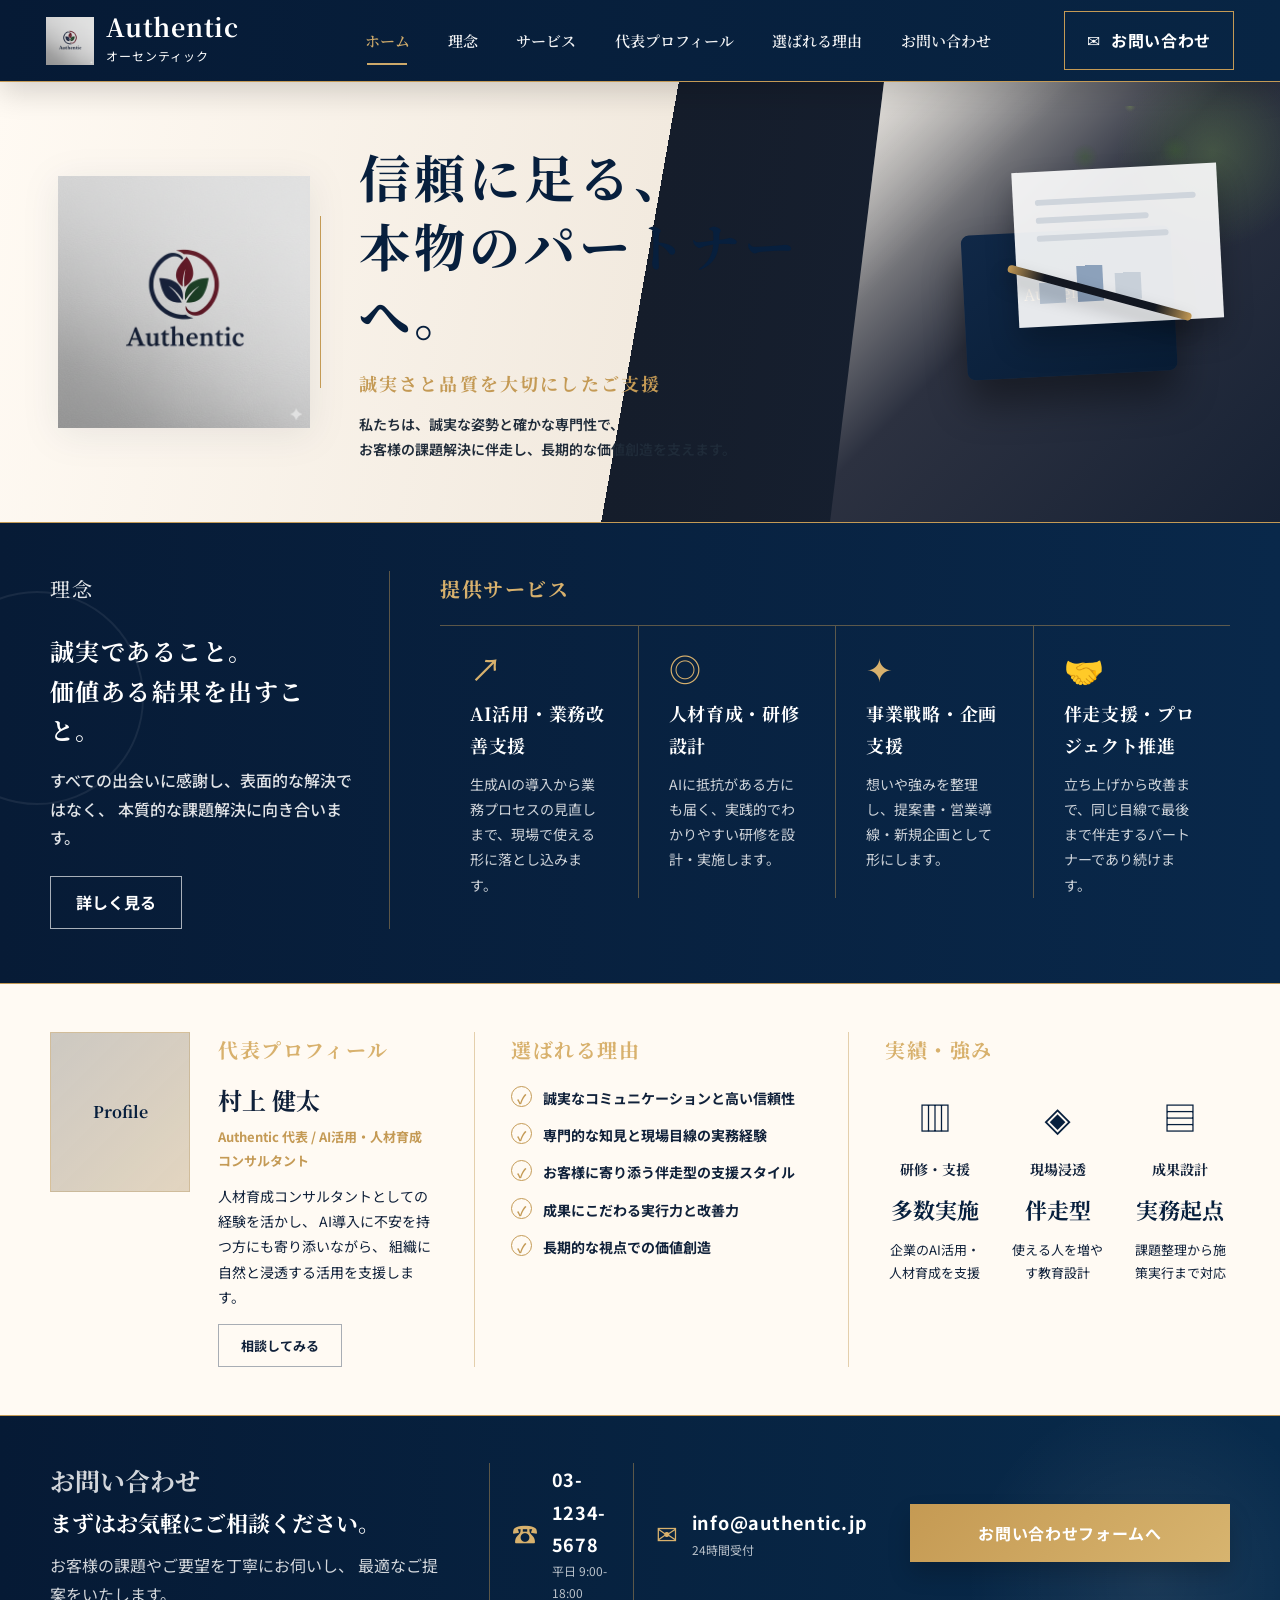
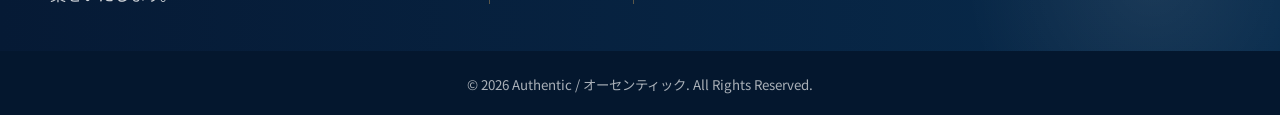
==== index.html @ 8697b759 "Add files via upload" ====
<!DOCTYPE html>
<html lang="ja">
<head>
  <meta charset="UTF-8" />
  <meta name="viewport" content="width=device-width, initial-scale=1.0" />
  <title>Authentic | オーセンティック</title>
  <meta name="description" content="オーセンティックは、誠実さ・本物志向・信頼を大切に、AI活用支援・人材育成・事業伴走を行う個人事業です。" />
  <link rel="preconnect" href="https://fonts.googleapis.com">
  <link rel="preconnect" href="https://fonts.gstatic.com" crossorigin>
  <link href="https://fonts.googleapis.com/css2?family=Noto+Serif+JP:wght@500;600;700&family=Noto+Sans+JP:wght@400;500;700&display=swap" rel="stylesheet">
  <link rel="stylesheet" href="./style.css" />
</head>
<body>
  <header class="site-header" id="top">
    <a class="brand" href="#top" aria-label="Authentic トップへ">
      <img src="./assets/authentic-logo.png" alt="Authentic オーセンティック ロゴ" />
      <div class="brand-text">
        <span>Authentic</span>
        <small>オーセンティック</small>
      </div>
    </a>

    <button class="nav-toggle" type="button" aria-label="メニューを開く" aria-expanded="false">
      <span></span><span></span><span></span>
    </button>

    <nav class="global-nav" aria-label="グローバルナビゲーション">
      <a href="#top" class="active">ホーム</a>
      <a href="#philosophy">理念</a>
      <a href="#services">サービス</a>
      <a href="#profile">代表プロフィール</a>
      <a href="#reason">選ばれる理由</a>
      <a href="#contact">お問い合わせ</a>
    </nav>

    <a class="header-cta" href="#contact">
      <span aria-hidden="true">✉</span>
      お問い合わせ
    </a>
  </header>

  <main>
    <section class="hero">
      <div class="hero-inner">
        <div class="hero-logo-card">
          <img src="./assets/authentic-logo.png" alt="Authentic ロゴ" />
        </div>

        <div class="hero-copy">
          <span class="vertical-line"></span>
          <div>
            <h1>信頼に足る、<br>本物のパートナーへ。</h1>
            <p class="lead">誠実さと品質を大切にしたご支援</p>
            <p class="body-copy">
              私たちは、誠実な姿勢と確かな専門性で、<br class="pc-only">
              お客様の課題解決に伴走し、長期的な価値創造を支えます。
            </p>
          </div>
        </div>

        <div class="hero-visual" aria-hidden="true">
          <div class="desk-card">
            <div class="notebook">
              <span class="mini-logo">Authentic</span>
            </div>
            <div class="report">
              <span></span><span></span><span></span>
              <div class="chart"></div>
            </div>
            <div class="pen"></div>
          </div>
        </div>
      </div>
    </section>

    <section class="navy-section" id="philosophy">
      <div class="section-grid">
        <div class="philosophy-card">
          <p class="section-kicker">理念</p>
          <h2>誠実であること。<br>価値ある結果を出すこと。</h2>
          <p>
            すべての出会いに感謝し、表面的な解決ではなく、
            本質的な課題解決に向き合います。
          </p>
          <a href="#profile" class="outline-button">詳しく見る</a>
        </div>

        <div class="service-summary" id="services">
          <p class="section-kicker">提供サービス</p>
          <div class="service-list">
            <article>
              <div class="icon">↗</div>
              <h3>AI活用・業務改善支援</h3>
              <p>生成AIの導入から業務プロセスの見直しまで、現場で使える形に落とし込みます。</p>
            </article>
            <article>
              <div class="icon">◎</div>
              <h3>人材育成・研修設計</h3>
              <p>AIに抵抗がある方にも届く、実践的でわかりやすい研修を設計・実施します。</p>
            </article>
            <article>
              <div class="icon">✦</div>
              <h3>事業戦略・企画支援</h3>
              <p>想いや強みを整理し、提案書・営業導線・新規企画として形にします。</p>
            </article>
            <article>
              <div class="icon">🤝</div>
              <h3>伴走支援・プロジェクト推進</h3>
              <p>立ち上げから改善まで、同じ目線で最後まで伴走するパートナーであり続けます。</p>
            </article>
          </div>
        </div>
      </div>
    </section>

    <section class="cream-section" id="profile">
      <div class="profile-area">
        <article class="profile-card">
          <div class="profile-photo" aria-hidden="true">
            <div class="portrait-placeholder">
              <span>Profile</span>
            </div>
          </div>
          <div class="profile-text">
            <p class="section-title">代表プロフィール</p>
            <h2>村上 健太</h2>
            <p class="role">Authentic 代表 / AI活用・人材育成コンサルタント</p>
            <p>
              人材育成コンサルタントとしての経験を活かし、
              AI導入に不安を持つ方にも寄り添いながら、
              組織に自然と浸透する活用を支援します。
            </p>
            <a href="#contact" class="light-button">相談してみる</a>
          </div>
        </article>

        <article class="reason-card" id="reason">
          <p class="section-title">選ばれる理由</p>
          <ul>
            <li><span>✓</span> 誠実なコミュニケーションと高い信頼性</li>
            <li><span>✓</span> 専門的な知見と現場目線の実務経験</li>
            <li><span>✓</span> お客様に寄り添う伴走型の支援スタイル</li>
            <li><span>✓</span> 成果にこだわる実行力と改善力</li>
            <li><span>✓</span> 長期的な視点での価値創造</li>
          </ul>
        </article>

        <article class="achievement-card">
          <p class="section-title">実績・強み</p>
          <div class="metrics">
            <div>
              <span class="metric-icon">▥</span>
              <strong>研修・支援</strong>
              <b>多数実施</b>
              <p>企業のAI活用・人材育成を支援</p>
            </div>
            <div>
              <span class="metric-icon">◈</span>
              <strong>現場浸透</strong>
              <b>伴走型</b>
              <p>使える人を増やす教育設計</p>
            </div>
            <div>
              <span class="metric-icon">▤</span>
              <strong>成果設計</strong>
              <b>実務起点</b>
              <p>課題整理から施策実行まで対応</p>
            </div>
          </div>
        </article>
      </div>
    </section>

    <section class="contact-section" id="contact">
      <div class="contact-inner">
        <div>
          <p class="contact-kicker">お問い合わせ</p>
          <h2>まずはお気軽にご相談ください。</h2>
          <p>
            お客様の課題やご要望を丁寧にお伺いし、
            最適なご提案をいたします。
          </p>
        </div>

        <div class="contact-info">
          <a href="tel:0312345678" class="contact-item">
            <span>☎</span>
            <div>
              <strong>03-1234-5678</strong>
              <small>平日 9:00-18:00</small>
            </div>
          </a>
          <a href="mailto:info@authentic.jp" class="contact-item">
            <span>✉</span>
            <div>
              <strong>info@authentic.jp</strong>
              <small>24時間受付</small>
            </div>
          </a>
        </div>

        <a href="mailto:info@authentic.jp" class="gold-button">お問い合わせフォームへ</a>
      </div>
    </section>
  </main>

  <footer class="site-footer">
    <small>© 2026 Authentic / オーセンティック. All Rights Reserved.</small>
  </footer>

  <script src="./script.js"></script>
</body>
</html>
---- style.css ----
:root {
  --navy: #071f3d;
  --navy-2: #0b2a4d;
  --ink: #10213a;
  --cream: #f4eee4;
  --cream-2: #fffaf3;
  --gold: #c49a55;
  --gold-2: #d8b16d;
  --line: rgba(196, 154, 85, .55);
  --white: #ffffff;
  --shadow: 0 18px 45px rgba(8, 28, 55, .12);
}

* {
  box-sizing: border-box;
}

html {
  scroll-behavior: smooth;
}

body {
  margin: 0;
  color: var(--ink);
  font-family: "Noto Sans JP", system-ui, -apple-system, BlinkMacSystemFont, sans-serif;
  background: var(--cream-2);
  line-height: 1.8;
}

img {
  max-width: 100%;
  display: block;
}

a {
  color: inherit;
  text-decoration: none;
}

.site-header {
  position: sticky;
  top: 0;
  z-index: 50;
  height: 82px;
  display: flex;
  align-items: center;
  gap: 28px;
  padding: 0 46px;
  background: linear-gradient(90deg, #061a35, #082544);
  color: #fff;
  border-bottom: 1px solid var(--gold);
  box-shadow: 0 10px 30px rgba(0,0,0,.16);
}

.brand {
  display: flex;
  align-items: center;
  gap: 12px;
  min-width: 245px;
}

.brand img {
  width: 48px;
  height: 48px;
  object-fit: contain;
}

.brand-text span {
  display: block;
  font-family: "Noto Serif JP", serif;
  font-size: 25px;
  font-weight: 700;
  letter-spacing: .03em;
  line-height: 1;
}

.brand-text small {
  display: block;
  margin-top: 6px;
  font-size: 12px;
  letter-spacing: .08em;
}

.global-nav {
  flex: 1;
  display: flex;
  justify-content: center;
  align-items: center;
  gap: clamp(18px, 3vw, 46px);
  font-family: "Noto Serif JP", serif;
  font-size: 15px;
  font-weight: 600;
}

.global-nav a {
  position: relative;
  padding: 27px 0;
  opacity: .95;
}

.global-nav a.active,
.global-nav a:hover {
  color: var(--gold-2);
}

.global-nav a.active::after,
.global-nav a:hover::after {
  content: "";
  position: absolute;
  left: 50%;
  bottom: 16px;
  width: 40px;
  height: 2px;
  transform: translateX(-50%);
  background: var(--gold-2);
}

.header-cta {
  display: inline-flex;
  align-items: center;
  gap: 10px;
  padding: 14px 22px;
  border: 1px solid var(--gold);
  color: #fff;
  font-weight: 700;
  letter-spacing: .04em;
}

.nav-toggle {
  display: none;
}

.hero {
  min-height: 380px;
  background: linear-gradient(100deg, var(--cream-2) 0%, #f2eadf 50%, #151d2b 50%, #172235 100%);
  overflow: hidden;
}

.hero-inner {
  position: relative;
  display: grid;
  grid-template-columns: 310px minmax(360px, 520px) 1fr;
  align-items: center;
  max-width: 1480px;
  margin: 0 auto;
  min-height: 380px;
}

.hero-logo-card {
  padding-left: 58px;
}

.hero-logo-card img {
  width: 270px;
  filter: drop-shadow(0 6px 18px rgba(7,31,61,.08));
}

.hero-copy {
  display: flex;
  gap: 38px;
  align-items: center;
  padding: 60px 20px 60px 10px;
  z-index: 2;
}

.vertical-line {
  display: block;
  width: 1px;
  height: 172px;
  background: var(--gold);
}

.hero-copy h1 {
  margin: 0 0 18px;
  font-family: "Noto Serif JP", serif;
  font-size: clamp(36px, 4vw, 54px);
  line-height: 1.35;
  letter-spacing: .08em;
  color: var(--navy);
  font-weight: 700;
}

.lead {
  margin: 0 0 12px;
  color: var(--gold);
  font-family: "Noto Serif JP", serif;
  font-size: 18px;
  font-weight: 700;
  letter-spacing: .12em;
}

.body-copy {
  margin: 0;
  font-size: 14px;
  font-weight: 600;
  color: #1f2b39;
}

.hero-visual {
  position: relative;
  height: 100%;
  min-height: 380px;
  background:
    radial-gradient(circle at 85% 16%, rgba(99,128,76,.45), transparent 18%),
    linear-gradient(135deg, rgba(255,255,255,.55), rgba(255,255,255,0) 28%),
    linear-gradient(135deg, #e9e2d6 0%, #2c3140 45%, #172235 100%);
  clip-path: polygon(12% 0, 100% 0, 100% 100%, 0 100%);
}

.hero-visual::before {
  content: "";
  position: absolute;
  right: 60px;
  top: 24px;
  width: 180px;
  height: 170px;
  border-radius: 50%;
  background:
    radial-gradient(circle at 50% 0, rgba(135,162,85,.55), transparent 6px),
    radial-gradient(circle at 25% 30%, rgba(62,95,50,.6), transparent 13px),
    radial-gradient(circle at 75% 26%, rgba(62,95,50,.55), transparent 15px),
    radial-gradient(circle at 42% 65%, rgba(45,74,39,.6), transparent 12px);
  filter: blur(.3px);
  opacity: .75;
}

.desk-card {
  position: absolute;
  right: 58px;
  top: 90px;
  width: min(520px, 82%);
  height: 220px;
  transform: rotate(-3deg);
}

.notebook {
  position: absolute;
  left: 110px;
  top: 60px;
  width: 210px;
  height: 145px;
  background: linear-gradient(145deg, #102847, #081c34);
  border-radius: 8px;
  box-shadow: 0 24px 38px rgba(0,0,0,.4);
}

.mini-logo {
  position: absolute;
  left: 60px;
  top: 48px;
  color: var(--gold-2);
  font-family: "Noto Serif JP", serif;
  font-size: 16px;
}

.report {
  position: absolute;
  right: 0;
  top: 0;
  width: 205px;
  height: 155px;
  padding: 28px 22px;
  background: rgba(255,255,255,.9);
  box-shadow: 0 16px 30px rgba(0,0,0,.24);
}

.report span {
  display: block;
  height: 6px;
  margin-bottom: 12px;
  background: #cfd5dc;
  border-radius: 99px;
}

.report span:nth-child(2) { width: 70%; }
.report span:nth-child(3) { width: 82%; }

.chart {
  width: 110px;
  height: 50px;
  margin-top: 12px;
  background:
    linear-gradient(to top, #b7c3d1 42%, transparent 42%),
    linear-gradient(to top, #8ca1bb 72%, transparent 72%),
    linear-gradient(to top, #c8d0d9 54%, transparent 54%);
  background-size: 26px 100%;
  background-repeat: no-repeat;
  background-position: 0 0, 38px 0, 76px 0;
}

.pen {
  position: absolute;
  right: 28px;
  top: 120px;
  width: 190px;
  height: 8px;
  background: linear-gradient(90deg, var(--gold), #121721 20%, #121721 80%, var(--gold));
  border-radius: 99px;
  transform: rotate(18deg);
  box-shadow: 0 10px 18px rgba(0,0,0,.28);
}

.navy-section {
  position: relative;
  background: linear-gradient(90deg, #071b36, #09284a);
  color: #fff;
  border-top: 1px solid var(--gold);
  border-bottom: 1px solid var(--gold);
}

.section-grid {
  display: grid;
  grid-template-columns: 340px 1fr;
  gap: 50px;
  max-width: 1320px;
  margin: 0 auto;
  padding: 48px 50px 54px;
}

.section-kicker,
.section-title {
  margin: 0 0 18px;
  font-family: "Noto Serif JP", serif;
  font-size: 20px;
  color: var(--gold-2);
  font-weight: 700;
  letter-spacing: .08em;
}

.philosophy-card {
  position: relative;
  padding-right: 36px;
  border-right: 1px solid rgba(196,154,85,.45);
}

.philosophy-card::before {
  content: "";
  position: absolute;
  left: -120px;
  top: 20px;
  width: 210px;
  height: 210px;
  border: 2px solid rgba(255,255,255,.07);
  border-radius: 50%;
}

.philosophy-card h2 {
  margin: 0 0 16px;
  font-family: "Noto Serif JP", serif;
  font-size: 24px;
  line-height: 1.65;
  letter-spacing: .06em;
}

.philosophy-card p {
  margin: 0 0 24px;
  color: rgba(255,255,255,.88);
  font-weight: 500;
}

.outline-button {
  display: inline-flex;
  align-items: center;
  padding: 11px 25px;
  border: 1px solid rgba(255,255,255,.65);
  color: #fff;
  font-weight: 700;
}

.service-list {
  display: grid;
  grid-template-columns: repeat(4, 1fr);
  gap: 0;
  border-top: 1px solid rgba(196,154,85,.45);
}

.service-list article {
  padding: 26px 30px 0;
  border-left: 1px solid rgba(196,154,85,.45);
  min-height: 170px;
}

.service-list article:first-child {
  border-left: 0;
}

.icon {
  color: var(--gold-2);
  font-size: 32px;
  line-height: 1;
  margin-bottom: 13px;
}

.service-list h3 {
  margin: 0 0 10px;
  font-family: "Noto Serif JP", serif;
  font-size: 18px;
  letter-spacing: .04em;
}

.service-list p {
  margin: 0;
  color: rgba(255,255,255,.8);
  font-size: 14px;
}

.cream-section {
  background: var(--cream-2);
}

.profile-area {
  display: grid;
  grid-template-columns: 1.15fr 1fr 1.15fr;
  gap: 42px;
  max-width: 1320px;
  margin: 0 auto;
  padding: 48px 50px;
}

.profile-card,
.reason-card,
.achievement-card {
  position: relative;
  min-height: 220px;
}

.profile-card {
  display: grid;
  grid-template-columns: 140px 1fr;
  gap: 28px;
}

.portrait-placeholder {
  width: 140px;
  height: 160px;
  display: grid;
  place-items: center;
  background:
    linear-gradient(135deg, rgba(7,31,61,.12), rgba(196,154,85,.16)),
    #e8e0d4;
  color: var(--navy);
  font-family: "Noto Serif JP", serif;
  font-weight: 700;
  border: 1px solid rgba(196,154,85,.35);
}

.profile-text h2 {
  margin: -8px 0 4px;
  font-family: "Noto Serif JP", serif;
  font-size: 24px;
}

.role {
  margin: 0 0 12px;
  color: var(--gold);
  font-weight: 700;
  font-size: 13px;
}

.profile-text p:not(.section-title):not(.role) {
  margin: 0 0 14px;
  font-size: 14px;
}

.light-button {
  display: inline-flex;
  padding: 9px 22px;
  border: 1px solid rgba(7,31,61,.35);
  font-weight: 700;
  font-size: 13px;
}

.reason-card {
  border-left: 1px solid rgba(196,154,85,.45);
  padding-left: 36px;
}

.reason-card ul {
  list-style: none;
  padding: 0;
  margin: 0;
}

.reason-card li {
  margin-bottom: 12px;
  font-weight: 700;
  font-size: 14px;
}

.reason-card span {
  display: inline-grid;
  place-items: center;
  width: 21px;
  height: 21px;
  margin-right: 8px;
  border: 1px solid var(--gold);
  border-radius: 50%;
  color: var(--gold);
  font-size: 13px;
}

.achievement-card {
  border-left: 1px solid rgba(196,154,85,.45);
  padding-left: 36px;
}

.metrics {
  display: grid;
  grid-template-columns: repeat(3, 1fr);
  gap: 24px;
}

.metrics div {
  text-align: center;
}

.metric-icon {
  display: block;
  font-size: 34px;
  color: var(--navy);
  margin-bottom: 10px;
}

.metrics strong,
.metrics b {
  display: block;
  font-family: "Noto Serif JP", serif;
}

.metrics strong {
  font-size: 14px;
}

.metrics b {
  margin: 8px 0;
  font-size: 22px;
  color: var(--navy);
}

.metrics p {
  margin: 0;
  font-size: 13px;
}

.contact-section {
  background:
    radial-gradient(circle at 90% 70%, rgba(255,255,255,.08), transparent 16%),
    linear-gradient(90deg, #061a35, #082b4c);
  color: #fff;
  border-top: 1px solid var(--gold);
}

.contact-inner {
  display: grid;
  grid-template-columns: 1.15fr 1.1fr 320px;
  gap: 42px;
  align-items: center;
  max-width: 1320px;
  margin: 0 auto;
  padding: 42px 50px;
}

.contact-kicker {
  margin: 0 0 6px;
  color: var(--gold-2);
  font-family: "Noto Serif JP", serif;
  font-size: 25px;
  font-weight: 700;
}

.contact-inner h2 {
  margin: 0 0 8px;
  font-family: "Noto Serif JP", serif;
  font-size: 22px;
}

.contact-inner p {
  margin: 0;
  color: rgba(255,255,255,.82);
}

.contact-info {
  display: grid;
  grid-template-columns: 1fr 1fr;
  gap: 22px;
}

.contact-item {
  display: flex;
  align-items: center;
  gap: 14px;
  border-left: 1px solid rgba(196,154,85,.45);
  padding-left: 22px;
}

.contact-item span {
  color: var(--gold-2);
  font-size: 26px;
}

.contact-item strong,
.contact-item small {
  display: block;
}

.contact-item strong {
  font-size: 18px;
  letter-spacing: .04em;
}

.contact-item small {
  color: rgba(255,255,255,.72);
  font-size: 12px;
}

.gold-button {
  display: inline-flex;
  justify-content: center;
  align-items: center;
  min-height: 58px;
  padding: 0 34px;
  background: linear-gradient(135deg, #c59a53, #d7b46f);
  color: #fff;
  font-weight: 700;
  letter-spacing: .04em;
  box-shadow: 0 12px 22px rgba(0,0,0,.18);
}

.site-footer {
  padding: 18px 24px;
  text-align: center;
  background: #04172e;
  color: rgba(255,255,255,.66);
}

@media (max-width: 1100px) {
  .site-header {
    padding: 0 22px;
  }

  .global-nav,
  .header-cta {
    display: none;
  }

  .nav-toggle {
    display: inline-grid;
    gap: 5px;
    margin-left: auto;
    padding: 10px;
    background: transparent;
    border: 0;
  }

  .nav-toggle span {
    display: block;
    width: 28px;
    height: 2px;
    background: #fff;
  }

  .global-nav.open {
    position: fixed;
    top: 82px;
    left: 0;
    right: 0;
    display: grid;
    gap: 0;
    background: var(--navy);
    border-bottom: 1px solid var(--gold);
  }

  .global-nav.open a {
    padding: 18px 28px;
    border-top: 1px solid rgba(255,255,255,.08);
  }

  .hero-inner {
    grid-template-columns: 1fr;
    padding: 56px 28px;
  }

  .hero {
    background: var(--cream-2);
  }

  .hero-logo-card {
    padding-left: 0;
  }

  .hero-logo-card img {
    width: 240px;
    margin: 0 auto 20px;
  }

  .hero-copy {
    justify-content: center;
    text-align: center;
    padding: 10px 0 30px;
  }

  .vertical-line,
  .hero-visual {
    display: none;
  }

  .section-grid,
  .profile-area,
  .contact-inner {
    grid-template-columns: 1fr;
  }

  .philosophy-card,
  .reason-card,
  .achievement-card {
    border-left: 0;
    border-right: 0;
    padding-left: 0;
    padding-right: 0;
  }

  .service-list {
    grid-template-columns: 1fr 1fr;
  }

  .service-list article:nth-child(odd) {
    border-left: 0;
  }

  .contact-info {
    grid-template-columns: 1fr;
  }
}

@media (max-width: 680px) {
  .site-header {
    height: 72px;
  }

  .brand {
    min-width: auto;
  }

  .brand img {
    width: 42px;
    height: 42px;
  }

  .brand-text span {
    font-size: 20px;
  }

  .brand-text small {
    font-size: 10px;
  }

  .global-nav.open {
    top: 72px;
  }

  .hero-inner,
  .section-grid,
  .profile-area,
  .contact-inner {
    padding-left: 22px;
    padding-right: 22px;
  }

  .hero-copy h1 {
    font-size: 34px;
  }

  .pc-only {
    display: none;
  }

  .service-list,
  .profile-card,
  .metrics {
    grid-template-columns: 1fr;
  }

  .service-list article {
    border-left: 0;
    border-top: 1px solid rgba(196,154,85,.28);
    padding: 24px 0;
  }

  .service-list article:first-child {
    border-top: 0;
  }

  .profile-card {
    text-align: left;
  }

  .portrait-placeholder {
    width: 100%;
  }

  .gold-button {
    width: 100%;
  }
}
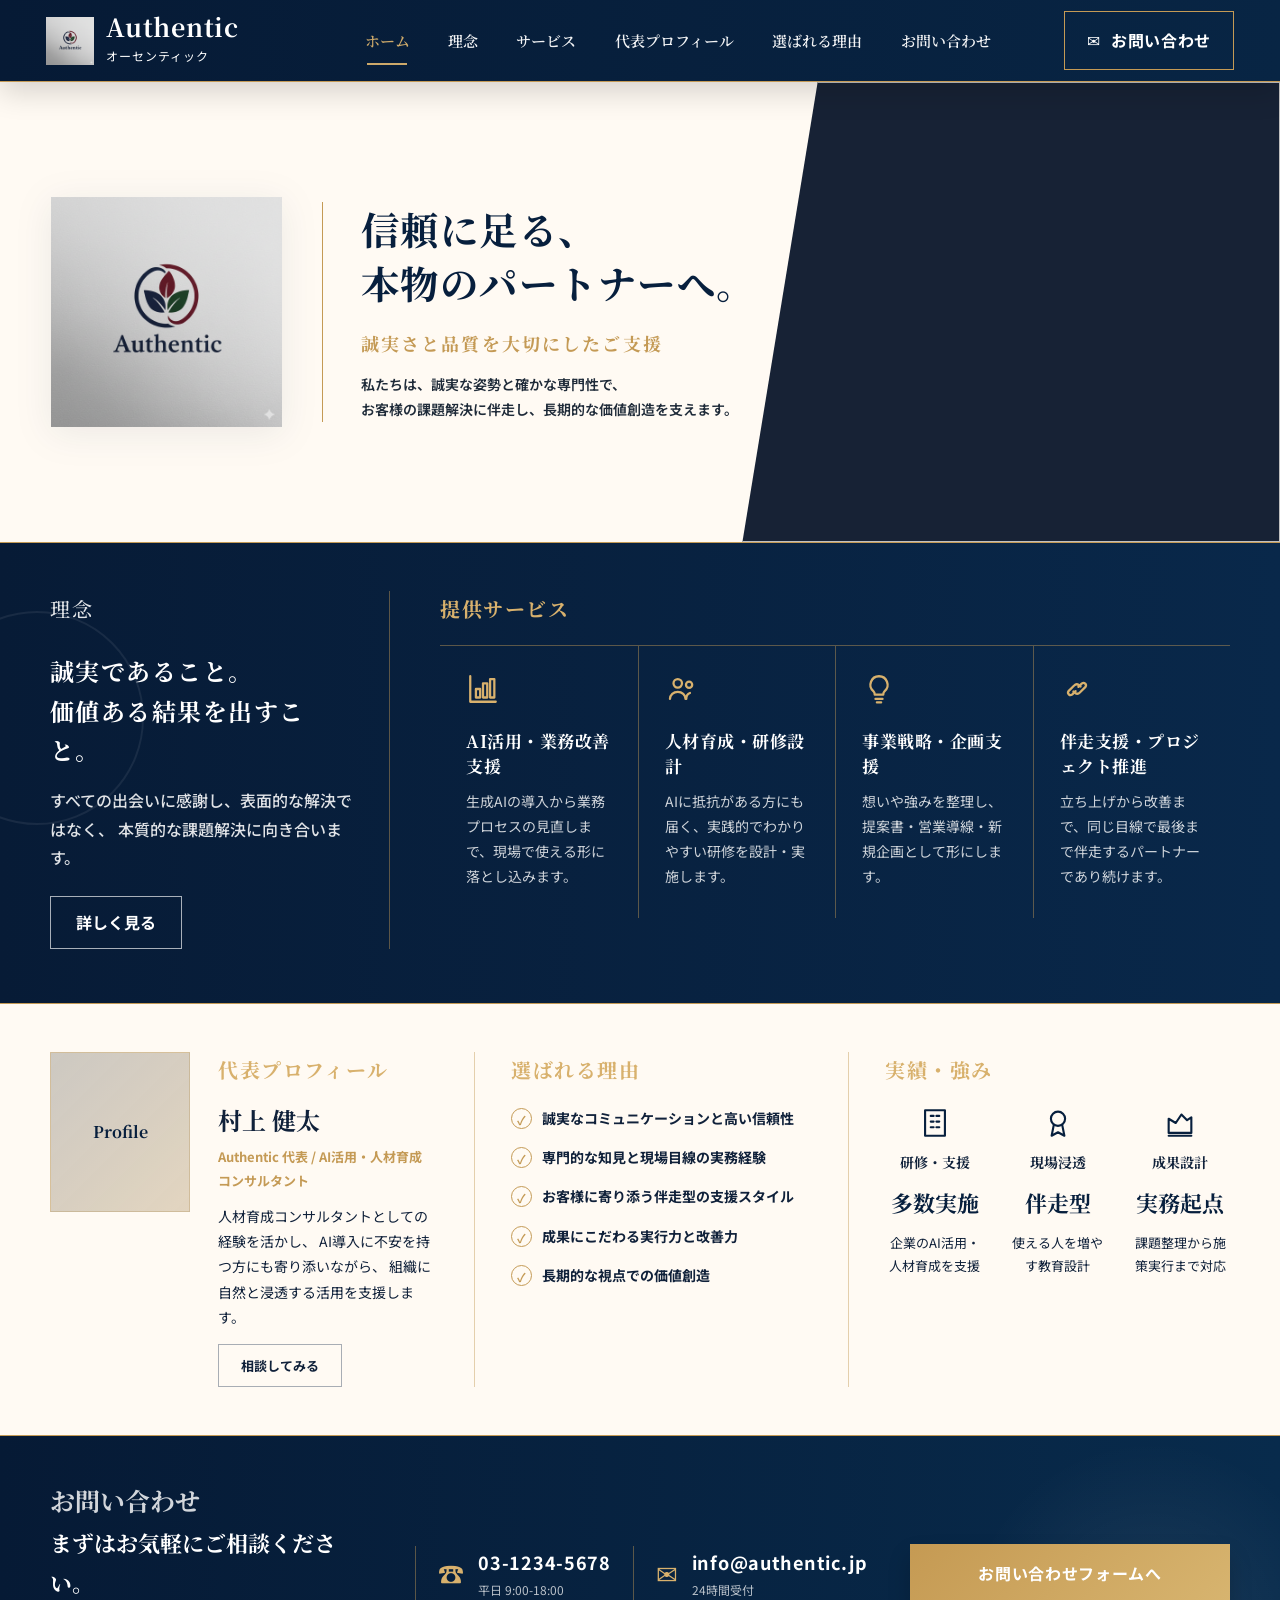
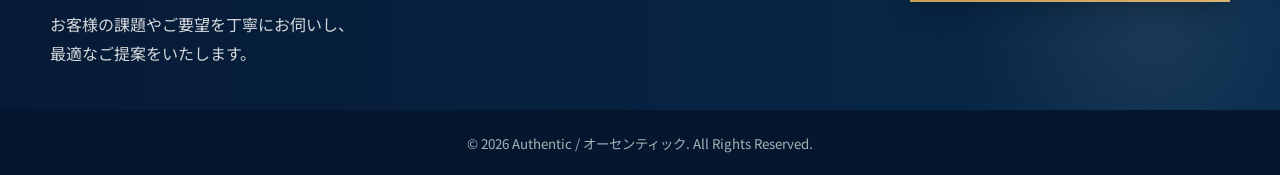
==== commit c8c133a5: "Add files via upload" ====
--- a/index.html
+++ b/index.html
@@ -42,33 +42,27 @@
   <main>
     <section class="hero">
       <div class="hero-inner">
-        <div class="hero-logo-card">
-          <img src="./assets/authentic-logo.png" alt="Authentic ロゴ" />
-        </div>
-
-        <div class="hero-copy">
-          <span class="vertical-line"></span>
-          <div>
-            <h1>信頼に足る、<br>本物のパートナーへ。</h1>
-            <p class="lead">誠実さと品質を大切にしたご支援</p>
-            <p class="body-copy">
-              私たちは、誠実な姿勢と確かな専門性で、<br class="pc-only">
-              お客様の課題解決に伴走し、長期的な価値創造を支えます。
-            </p>
+        <div class="hero-text-area">
+          <div class="hero-logo-card">
+            <img src="./assets/authentic-logo.png" alt="Authentic ロゴ" />
+          </div>
+
+          <div class="hero-copy">
+            <span class="vertical-line"></span>
+            <div>
+              <h1>信頼に足る、<br>本物のパートナーへ。</h1>
+              <p class="lead">誠実さと品質を大切にしたご支援</p>
+              <p class="body-copy">
+                私たちは、誠実な姿勢と確かな専門性で、<br class="pc-only">
+                お客様の課題解決に伴走し、長期的な価値創造を支えます。
+              </p>
+            </div>
           </div>
         </div>
 
         <div class="hero-visual" aria-hidden="true">
-          <div class="desk-card">
-            <div class="notebook">
-              <span class="mini-logo">Authentic</span>
-            </div>
-            <div class="report">
-              <span></span><span></span><span></span>
-              <div class="chart"></div>
-            </div>
-            <div class="pen"></div>
-          </div>
+          <img src="./assets/hero.jpg" alt="" class="hero-photo"
+               onerror="this.onerror=null;this.src='https://images.unsplash.com/photo-1542744173-8e7e53415bb0?auto=format&fit=crop&w=1200&q=80';" />
         </div>
       </div>
     </section>
@@ -89,22 +83,47 @@
           <p class="section-kicker">提供サービス</p>
           <div class="service-list">
             <article>
-              <div class="icon">↗</div>
+              <div class="icon" aria-hidden="true">
+                <svg viewBox="0 0 24 24" fill="none" stroke="currentColor" stroke-width="1.6" stroke-linecap="round" stroke-linejoin="round">
+                  <path d="M3 3v18h18" />
+                  <rect x="7" y="12" width="3" height="6" />
+                  <rect x="12" y="8" width="3" height="10" />
+                  <rect x="17" y="5" width="3" height="13" />
+                </svg>
+              </div>
               <h3>AI活用・業務改善支援</h3>
               <p>生成AIの導入から業務プロセスの見直しまで、現場で使える形に落とし込みます。</p>
             </article>
             <article>
-              <div class="icon">◎</div>
+              <div class="icon" aria-hidden="true">
+                <svg viewBox="0 0 24 24" fill="none" stroke="currentColor" stroke-width="1.6" stroke-linecap="round" stroke-linejoin="round">
+                  <circle cx="9" cy="8" r="3" />
+                  <circle cx="17" cy="9" r="2.2" />
+                  <path d="M3.5 19c0-3 2.5-5 5.5-5s5.5 2 5.5 5" />
+                  <path d="M15 19c0-2 1-3.6 2.6-4.2" />
+                </svg>
+              </div>
               <h3>人材育成・研修設計</h3>
               <p>AIに抵抗がある方にも届く、実践的でわかりやすい研修を設計・実施します。</p>
             </article>
             <article>
-              <div class="icon">✦</div>
+              <div class="icon" aria-hidden="true">
+                <svg viewBox="0 0 24 24" fill="none" stroke="currentColor" stroke-width="1.6" stroke-linecap="round" stroke-linejoin="round">
+                  <path d="M12 3a6 6 0 0 1 4 10.5c-.8.7-1 1.2-1 2.5H9c0-1.3-.2-1.8-1-2.5A6 6 0 0 1 12 3z" />
+                  <path d="M9.5 19h5" />
+                  <path d="M10.5 21.5h3" />
+                </svg>
+              </div>
               <h3>事業戦略・企画支援</h3>
               <p>想いや強みを整理し、提案書・営業導線・新規企画として形にします。</p>
             </article>
             <article>
-              <div class="icon">🤝</div>
+              <div class="icon" aria-hidden="true">
+                <svg viewBox="0 0 24 24" fill="none" stroke="currentColor" stroke-width="1.6" stroke-linecap="round" stroke-linejoin="round">
+                  <path d="M11 13.5 8.5 16a1.8 1.8 0 0 1-2.5-2.5l4-4a2.5 2.5 0 0 1 3.4-.2l1.1.9" />
+                  <path d="m13 10.5 2.5-2.5a1.8 1.8 0 0 1 2.5 2.5l-4 4a2.5 2.5 0 0 1-3.4.2l-1.1-.9" />
+                </svg>
+              </div>
               <h3>伴走支援・プロジェクト推進</h3>
               <p>立ち上げから改善まで、同じ目線で最後まで伴走するパートナーであり続けます。</p>
             </article>
@@ -116,8 +135,10 @@
     <section class="cream-section" id="profile">
       <div class="profile-area">
         <article class="profile-card">
-          <div class="profile-photo" aria-hidden="true">
-            <div class="portrait-placeholder">
+          <div class="profile-photo">
+            <img src="./assets/profile.jpg" alt="村上 健太"
+                 onerror="this.onerror=null;this.parentElement.classList.add('no-photo');this.remove();" />
+            <div class="portrait-placeholder" aria-hidden="true">
               <span>Profile</span>
             </div>
           </div>
@@ -137,11 +158,11 @@
         <article class="reason-card" id="reason">
           <p class="section-title">選ばれる理由</p>
           <ul>
-            <li><span>✓</span> 誠実なコミュニケーションと高い信頼性</li>
-            <li><span>✓</span> 専門的な知見と現場目線の実務経験</li>
-            <li><span>✓</span> お客様に寄り添う伴走型の支援スタイル</li>
-            <li><span>✓</span> 成果にこだわる実行力と改善力</li>
-            <li><span>✓</span> 長期的な視点での価値創造</li>
+            <li><span aria-hidden="true">✓</span> 誠実なコミュニケーションと高い信頼性</li>
+            <li><span aria-hidden="true">✓</span> 専門的な知見と現場目線の実務経験</li>
+            <li><span aria-hidden="true">✓</span> お客様に寄り添う伴走型の支援スタイル</li>
+            <li><span aria-hidden="true">✓</span> 成果にこだわる実行力と改善力</li>
+            <li><span aria-hidden="true">✓</span> 長期的な視点での価値創造</li>
           </ul>
         </article>
 
@@ -149,19 +170,34 @@
           <p class="section-title">実績・強み</p>
           <div class="metrics">
             <div>
-              <span class="metric-icon">▥</span>
+              <span class="metric-icon" aria-hidden="true">
+                <svg viewBox="0 0 24 24" fill="none" stroke="currentColor" stroke-width="1.5" stroke-linecap="round" stroke-linejoin="round">
+                  <rect x="5" y="3" width="14" height="18" />
+                  <path d="M9 7h2M13 7h2M9 11h2M13 11h2M9 15h2M13 15h2" />
+                </svg>
+              </span>
               <strong>研修・支援</strong>
               <b>多数実施</b>
               <p>企業のAI活用・人材育成を支援</p>
             </div>
             <div>
-              <span class="metric-icon">◈</span>
+              <span class="metric-icon" aria-hidden="true">
+                <svg viewBox="0 0 24 24" fill="none" stroke="currentColor" stroke-width="1.5" stroke-linecap="round" stroke-linejoin="round">
+                  <circle cx="12" cy="9" r="5" />
+                  <path d="M9 13.5 7.5 21l4.5-2.5L16.5 21 15 13.5" />
+                </svg>
+              </span>
               <strong>現場浸透</strong>
               <b>伴走型</b>
               <p>使える人を増やす教育設計</p>
             </div>
             <div>
-              <span class="metric-icon">▤</span>
+              <span class="metric-icon" aria-hidden="true">
+                <svg viewBox="0 0 24 24" fill="none" stroke="currentColor" stroke-width="1.5" stroke-linecap="round" stroke-linejoin="round">
+                  <path d="M4 19V9l5 3 4-6 4 4 3-2v11z" />
+                  <path d="M4 21h16" />
+                </svg>
+              </span>
               <strong>成果設計</strong>
               <b>実務起点</b>
               <p>課題整理から施策実行まで対応</p>
@@ -184,14 +220,14 @@
 
         <div class="contact-info">
           <a href="tel:0312345678" class="contact-item">
-            <span>☎</span>
+            <span aria-hidden="true">☎</span>
             <div>
               <strong>03-1234-5678</strong>
               <small>平日 9:00-18:00</small>
             </div>
           </a>
           <a href="mailto:info@authentic.jp" class="contact-item">
-            <span>✉</span>
+            <span aria-hidden="true">✉</span>
             <div>
               <strong>info@authentic.jp</strong>
               <small>24時間受付</small>
--- a/style.css
+++ b/style.css
@@ -37,6 +37,7 @@
   text-decoration: none;
 }
 
+/* ===== ヘッダー ===== */
 .site-header {
   position: sticky;
   top: 0;
@@ -124,34 +125,40 @@
   color: #fff;
   font-weight: 700;
   letter-spacing: .04em;
+  white-space: nowrap;
 }
 
 .nav-toggle {
   display: none;
 }
 
+/* ===== ヒーロー（2分割：左テキスト / 右写真） ===== */
 .hero {
-  min-height: 380px;
-  background: linear-gradient(100deg, var(--cream-2) 0%, #f2eadf 50%, #151d2b 50%, #172235 100%);
+  background: var(--cream-2);
   overflow: hidden;
 }
 
 .hero-inner {
-  position: relative;
-  display: grid;
-  grid-template-columns: 310px minmax(360px, 520px) 1fr;
-  align-items: center;
-  max-width: 1480px;
-  margin: 0 auto;
-  min-height: 380px;
+  display: grid;
+  grid-template-columns: 1fr 42%;
+  align-items: stretch;
+  min-height: 460px;
+}
+
+.hero-text-area {
+  display: flex;
+  align-items: center;
+  gap: 40px;
+  padding: 60px clamp(28px, 4vw, 70px);
+  background: var(--cream-2);
 }
 
 .hero-logo-card {
-  padding-left: 58px;
+  flex-shrink: 0;
 }
 
 .hero-logo-card img {
-  width: 270px;
+  width: clamp(180px, 18vw, 260px);
   filter: drop-shadow(0 6px 18px rgba(7,31,61,.08));
 }
 
@@ -159,25 +166,25 @@
   display: flex;
   gap: 38px;
   align-items: center;
-  padding: 60px 20px 60px 10px;
-  z-index: 2;
 }
 
 .vertical-line {
   display: block;
   width: 1px;
-  height: 172px;
+  align-self: stretch;
+  min-height: 172px;
   background: var(--gold);
 }
 
 .hero-copy h1 {
   margin: 0 0 18px;
   font-family: "Noto Serif JP", serif;
-  font-size: clamp(36px, 4vw, 54px);
-  line-height: 1.35;
-  letter-spacing: .08em;
+  font-size: clamp(28px, 3vw, 48px);
+  line-height: 1.4;
+  letter-spacing: .04em;
   color: var(--navy);
   font-weight: 700;
+  white-space: nowrap;
 }
 
 .lead {
@@ -198,114 +205,27 @@
 
 .hero-visual {
   position: relative;
+  min-height: 460px;
+  background: #172235;
+  clip-path: polygon(14% 0, 100% 0, 100% 100%, 0 100%);
+}
+
+.hero-photo {
+  width: 100%;
   height: 100%;
-  min-height: 380px;
-  background:
-    radial-gradient(circle at 85% 16%, rgba(99,128,76,.45), transparent 18%),
-    linear-gradient(135deg, rgba(255,255,255,.55), rgba(255,255,255,0) 28%),
-    linear-gradient(135deg, #e9e2d6 0%, #2c3140 45%, #172235 100%);
-  clip-path: polygon(12% 0, 100% 0, 100% 100%, 0 100%);
-}
-
-.hero-visual::before {
-  content: "";
+  object-fit: cover;
   position: absolute;
-  right: 60px;
-  top: 24px;
-  width: 180px;
-  height: 170px;
-  border-radius: 50%;
-  background:
-    radial-gradient(circle at 50% 0, rgba(135,162,85,.55), transparent 6px),
-    radial-gradient(circle at 25% 30%, rgba(62,95,50,.6), transparent 13px),
-    radial-gradient(circle at 75% 26%, rgba(62,95,50,.55), transparent 15px),
-    radial-gradient(circle at 42% 65%, rgba(45,74,39,.6), transparent 12px);
-  filter: blur(.3px);
-  opacity: .75;
-}
-
-.desk-card {
-  position: absolute;
-  right: 58px;
-  top: 90px;
-  width: min(520px, 82%);
-  height: 220px;
-  transform: rotate(-3deg);
-}
-
-.notebook {
-  position: absolute;
-  left: 110px;
-  top: 60px;
-  width: 210px;
-  height: 145px;
-  background: linear-gradient(145deg, #102847, #081c34);
-  border-radius: 8px;
-  box-shadow: 0 24px 38px rgba(0,0,0,.4);
-}
-
-.mini-logo {
-  position: absolute;
-  left: 60px;
-  top: 48px;
-  color: var(--gold-2);
-  font-family: "Noto Serif JP", serif;
-  font-size: 16px;
-}
-
-.report {
-  position: absolute;
-  right: 0;
-  top: 0;
-  width: 205px;
-  height: 155px;
-  padding: 28px 22px;
-  background: rgba(255,255,255,.9);
-  box-shadow: 0 16px 30px rgba(0,0,0,.24);
-}
-
-.report span {
-  display: block;
-  height: 6px;
-  margin-bottom: 12px;
-  background: #cfd5dc;
-  border-radius: 99px;
-}
-
-.report span:nth-child(2) { width: 70%; }
-.report span:nth-child(3) { width: 82%; }
-
-.chart {
-  width: 110px;
-  height: 50px;
-  margin-top: 12px;
-  background:
-    linear-gradient(to top, #b7c3d1 42%, transparent 42%),
-    linear-gradient(to top, #8ca1bb 72%, transparent 72%),
-    linear-gradient(to top, #c8d0d9 54%, transparent 54%);
-  background-size: 26px 100%;
-  background-repeat: no-repeat;
-  background-position: 0 0, 38px 0, 76px 0;
-}
-
-.pen {
-  position: absolute;
-  right: 28px;
-  top: 120px;
-  width: 190px;
-  height: 8px;
-  background: linear-gradient(90deg, var(--gold), #121721 20%, #121721 80%, var(--gold));
-  border-radius: 99px;
-  transform: rotate(18deg);
-  box-shadow: 0 10px 18px rgba(0,0,0,.28);
-}
-
+  inset: 0;
+}
+
+/* ===== 紺セクション（理念＋サービス） ===== */
 .navy-section {
   position: relative;
   background: linear-gradient(90deg, #071b36, #09284a);
   color: #fff;
   border-top: 1px solid var(--gold);
   border-bottom: 1px solid var(--gold);
+  overflow: hidden;
 }
 
 .section-grid {
@@ -342,6 +262,7 @@
   height: 210px;
   border: 2px solid rgba(255,255,255,.07);
   border-radius: 50%;
+  pointer-events: none;
 }
 
 .philosophy-card h2 {
@@ -375,7 +296,7 @@
 }
 
 .service-list article {
-  padding: 26px 30px 0;
+  padding: 26px 26px 28px;
   border-left: 1px solid rgba(196,154,85,.45);
   min-height: 170px;
 }
@@ -386,16 +307,20 @@
 
 .icon {
   color: var(--gold-2);
-  font-size: 32px;
-  line-height: 1;
-  margin-bottom: 13px;
+  margin-bottom: 14px;
+}
+
+.icon svg {
+  width: 34px;
+  height: 34px;
 }
 
 .service-list h3 {
   margin: 0 0 10px;
   font-family: "Noto Serif JP", serif;
-  font-size: 18px;
-  letter-spacing: .04em;
+  font-size: 17px;
+  letter-spacing: .03em;
+  line-height: 1.5;
 }
 
 .service-list p {
@@ -404,6 +329,7 @@
   font-size: 14px;
 }
 
+/* ===== クリームセクション（プロフィール他） ===== */
 .cream-section {
   background: var(--cream-2);
 }
@@ -430,10 +356,23 @@
   gap: 28px;
 }
 
-.portrait-placeholder {
+.profile-photo {
   width: 140px;
   height: 160px;
-  display: grid;
+  position: relative;
+}
+
+.profile-photo img {
+  width: 100%;
+  height: 100%;
+  object-fit: cover;
+  border: 1px solid rgba(196,154,85,.35);
+}
+
+.portrait-placeholder {
+  display: none;
+  width: 140px;
+  height: 160px;
   place-items: center;
   background:
     linear-gradient(135deg, rgba(7,31,61,.12), rgba(196,154,85,.16)),
@@ -444,6 +383,10 @@
   border: 1px solid rgba(196,154,85,.35);
 }
 
+.profile-photo.no-photo .portrait-placeholder {
+  display: grid;
+}
+
 .profile-text h2 {
   margin: -8px 0 4px;
   font-family: "Noto Serif JP", serif;
@@ -482,21 +425,24 @@
 }
 
 .reason-card li {
-  margin-bottom: 12px;
+  display: flex;
+  align-items: center;
+  margin-bottom: 14px;
   font-weight: 700;
   font-size: 14px;
 }
 
 .reason-card span {
+  flex-shrink: 0;
   display: inline-grid;
   place-items: center;
   width: 21px;
   height: 21px;
-  margin-right: 8px;
+  margin-right: 10px;
   border: 1px solid var(--gold);
   border-radius: 50%;
   color: var(--gold);
-  font-size: 13px;
+  font-size: 12px;
 }
 
 .achievement-card {
@@ -515,10 +461,15 @@
 }
 
 .metric-icon {
-  display: block;
-  font-size: 34px;
+  display: inline-flex;
+  justify-content: center;
   color: var(--navy);
   margin-bottom: 10px;
+}
+
+.metric-icon svg {
+  width: 34px;
+  height: 34px;
 }
 
 .metrics strong,
@@ -542,6 +493,7 @@
   font-size: 13px;
 }
 
+/* ===== お問い合わせ ===== */
 .contact-section {
   background:
     radial-gradient(circle at 90% 70%, rgba(255,255,255,.08), transparent 16%),
@@ -606,6 +558,7 @@
 .contact-item strong {
   font-size: 18px;
   letter-spacing: .04em;
+  white-space: nowrap;
 }
 
 .contact-item small {
@@ -633,6 +586,7 @@
   color: rgba(255,255,255,.66);
 }
 
+/* ===== レスポンシブ ===== */
 @media (max-width: 1100px) {
   .site-header {
     padding: 0 22px;
@@ -650,6 +604,7 @@
     padding: 10px;
     background: transparent;
     border: 0;
+    cursor: pointer;
   }
 
   .nav-toggle span {
@@ -677,31 +632,32 @@
 
   .hero-inner {
     grid-template-columns: 1fr;
-    padding: 56px 28px;
-  }
-
-  .hero {
-    background: var(--cream-2);
-  }
-
-  .hero-logo-card {
-    padding-left: 0;
-  }
-
-  .hero-logo-card img {
-    width: 240px;
-    margin: 0 auto 20px;
+  }
+
+  .hero-text-area {
+    flex-direction: column;
+    text-align: center;
+    gap: 22px;
+    padding: 48px 28px 36px;
   }
 
   .hero-copy {
     justify-content: center;
     text-align: center;
-    padding: 10px 0 30px;
-  }
-
-  .vertical-line,
+  }
+
+  .vertical-line {
+    display: none;
+  }
+
   .hero-visual {
-    display: none;
+    min-height: 260px;
+    clip-path: none;
+    order: -1;
+  }
+
+  .hero-photo {
+    position: relative;
   }
 
   .section-grid,
@@ -719,6 +675,10 @@
     padding-right: 0;
   }
 
+  .philosophy-card::before {
+    display: none;
+  }
+
   .service-list {
     grid-template-columns: 1fr 1fr;
   }
@@ -758,7 +718,7 @@
     top: 72px;
   }
 
-  .hero-inner,
+  .hero-text-area,
   .section-grid,
   .profile-area,
   .contact-inner {
@@ -767,7 +727,7 @@
   }
 
   .hero-copy h1 {
-    font-size: 34px;
+    font-size: 32px;
   }
 
   .pc-only {
@@ -784,6 +744,7 @@
     border-left: 0;
     border-top: 1px solid rgba(196,154,85,.28);
     padding: 24px 0;
+    min-height: 0;
   }
 
   .service-list article:first-child {
@@ -792,10 +753,7 @@
 
   .profile-card {
     text-align: left;
-  }
-
-  .portrait-placeholder {
-    width: 100%;
+    justify-items: center;
   }
 
   .gold-button {
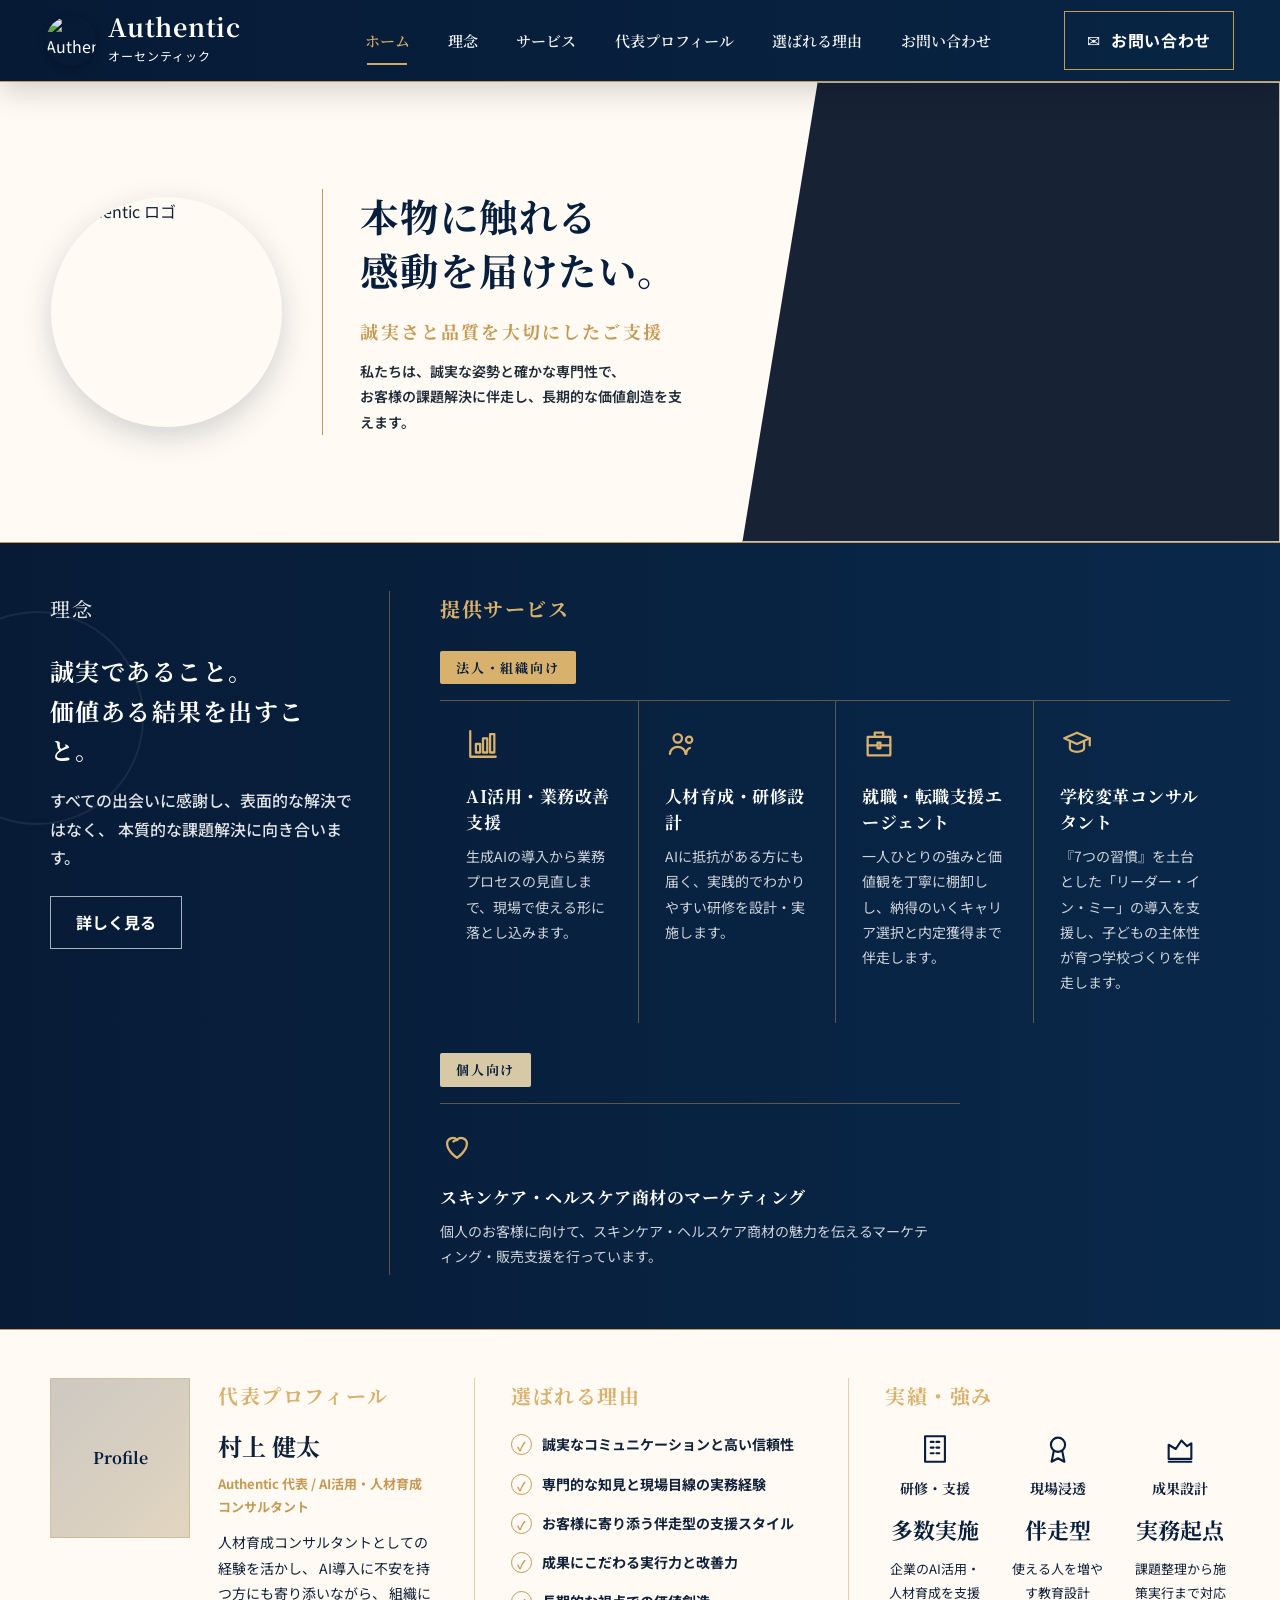
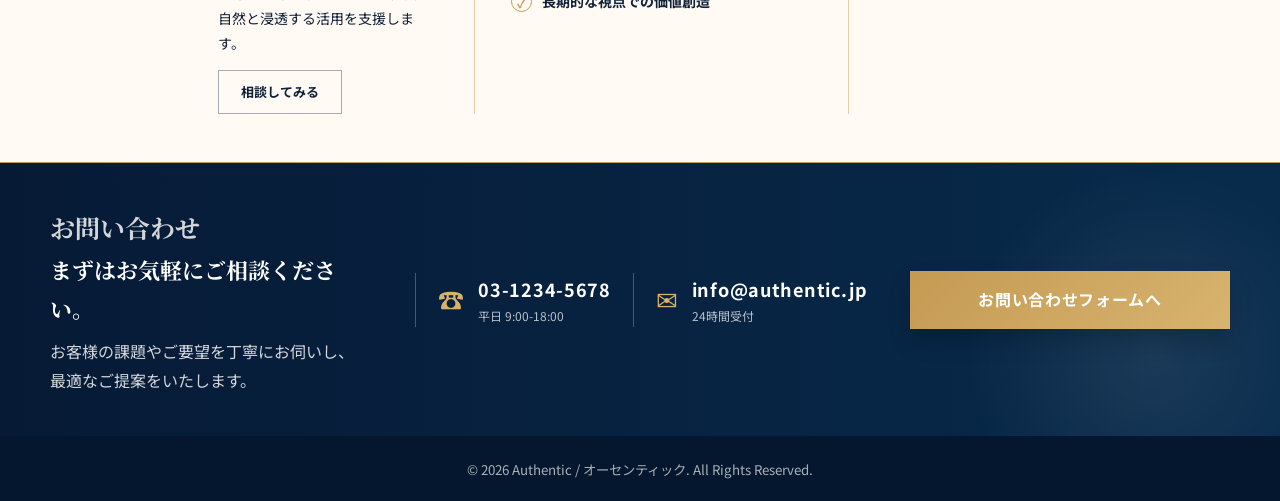
==== commit ffefd7a5: "ver.3" ====
--- a/index.html
+++ b/index.html
@@ -13,7 +13,7 @@
 <body>
   <header class="site-header" id="top">
     <a class="brand" href="#top" aria-label="Authentic トップへ">
-      <img src="./assets/authentic-logo.png" alt="Authentic オーセンティック ロゴ" />
+      <img class="brand-mark" src="./assets/logo-mark.png" alt="Authentic オーセンティック ロゴ" />
       <div class="brand-text">
         <span>Authentic</span>
         <small>オーセンティック</small>
@@ -44,13 +44,13 @@
       <div class="hero-inner">
         <div class="hero-text-area">
           <div class="hero-logo-card">
-            <img src="./assets/authentic-logo.png" alt="Authentic ロゴ" />
+            <img src="./assets/logo-mark.png" alt="Authentic ロゴ" />
           </div>
 
           <div class="hero-copy">
             <span class="vertical-line"></span>
             <div>
-              <h1>信頼に足る、<br>本物のパートナーへ。</h1>
+              <h1>本物に触れる<br>感動を届けたい。</h1>
               <p class="lead">誠実さと品質を大切にしたご支援</p>
               <p class="body-copy">
                 私たちは、誠実な姿勢と確かな専門性で、<br class="pc-only">
@@ -81,7 +81,9 @@
 
         <div class="service-summary" id="services">
           <p class="section-kicker">提供サービス</p>
-          <div class="service-list">
+
+          <p class="service-group-label">法人・組織向け</p>
+          <div class="service-list service-list-corp">
             <article>
               <div class="icon" aria-hidden="true">
                 <svg viewBox="0 0 24 24" fill="none" stroke="currentColor" stroke-width="1.6" stroke-linecap="round" stroke-linejoin="round">
@@ -109,23 +111,39 @@
             <article>
               <div class="icon" aria-hidden="true">
                 <svg viewBox="0 0 24 24" fill="none" stroke="currentColor" stroke-width="1.6" stroke-linecap="round" stroke-linejoin="round">
-                  <path d="M12 3a6 6 0 0 1 4 10.5c-.8.7-1 1.2-1 2.5H9c0-1.3-.2-1.8-1-2.5A6 6 0 0 1 12 3z" />
-                  <path d="M9.5 19h5" />
-                  <path d="M10.5 21.5h3" />
-                </svg>
-              </div>
-              <h3>事業戦略・企画支援</h3>
-              <p>想いや強みを整理し、提案書・営業導線・新規企画として形にします。</p>
-            </article>
-            <article>
-              <div class="icon" aria-hidden="true">
-                <svg viewBox="0 0 24 24" fill="none" stroke="currentColor" stroke-width="1.6" stroke-linecap="round" stroke-linejoin="round">
-                  <path d="M11 13.5 8.5 16a1.8 1.8 0 0 1-2.5-2.5l4-4a2.5 2.5 0 0 1 3.4-.2l1.1.9" />
-                  <path d="m13 10.5 2.5-2.5a1.8 1.8 0 0 1 2.5 2.5l-4 4a2.5 2.5 0 0 1-3.4.2l-1.1-.9" />
-                </svg>
-              </div>
-              <h3>伴走支援・プロジェクト推進</h3>
-              <p>立ち上げから改善まで、同じ目線で最後まで伴走するパートナーであり続けます。</p>
+                  <path d="M9 4h6v3H9z" />
+                  <path d="M4 7h16v13H4z" />
+                  <path d="M4 13h7M13 13h7" />
+                  <path d="M11 11h2v4h-2z" />
+                </svg>
+              </div>
+              <h3>就職・転職支援エージェント</h3>
+              <p>一人ひとりの強みと価値観を丁寧に棚卸しし、納得のいくキャリア選択と内定獲得まで伴走します。</p>
+            </article>
+            <article>
+              <div class="icon" aria-hidden="true">
+                <svg viewBox="0 0 24 24" fill="none" stroke="currentColor" stroke-width="1.6" stroke-linecap="round" stroke-linejoin="round">
+                  <path d="M12 4 3 8l9 4 9-4-9-4z" />
+                  <path d="M7 10.5V15c0 1.4 2.2 2.5 5 2.5s5-1.1 5-2.5v-4.5" />
+                  <path d="M21 8v5" />
+                </svg>
+              </div>
+              <h3>学校変革コンサルタント</h3>
+              <p>『7つの習慣』を土台とした「リーダー・イン・ミー」の導入を支援し、子どもの主体性が育つ学校づくりを伴走します。</p>
+            </article>
+          </div>
+
+          <p class="service-group-label service-group-label-personal">個人向け</p>
+          <div class="service-list service-list-personal">
+            <article>
+              <div class="icon" aria-hidden="true">
+                <svg viewBox="0 0 24 24" fill="none" stroke="currentColor" stroke-width="1.6" stroke-linecap="round" stroke-linejoin="round">
+                  <path d="M12 21s-7-4.5-7-10a4 4 0 0 1 7-2.6A4 4 0 0 1 19 11c0 5.5-7 10-7 10z" />
+                  <path d="M9.5 9.5c.8-.6 1.7-.9 2.5-.9" />
+                </svg>
+              </div>
+              <h3>スキンケア・ヘルスケア商材のマーケティング</h3>
+              <p>個人のお客様に向けて、スキンケア・ヘルスケア商材の魅力を伝えるマーケティング・販売支援を行っています。</p>
             </article>
           </div>
         </div>
--- a/style.css
+++ b/style.css
@@ -60,10 +60,12 @@
   min-width: 245px;
 }
 
-.brand img {
-  width: 48px;
-  height: 48px;
-  object-fit: contain;
+.brand-mark {
+  width: 50px;
+  height: 50px;
+  border-radius: 50%;
+  object-fit: cover;
+  box-shadow: 0 2px 8px rgba(0,0,0,.25);
 }
 
 .brand-text span {
@@ -159,7 +161,10 @@
 
 .hero-logo-card img {
   width: clamp(180px, 18vw, 260px);
-  filter: drop-shadow(0 6px 18px rgba(7,31,61,.08));
+  height: clamp(180px, 18vw, 260px);
+  border-radius: 50%;
+  object-fit: cover;
+  box-shadow: 0 10px 30px rgba(7,31,61,.18);
 }
 
 .hero-copy {
@@ -288,17 +293,48 @@
   font-weight: 700;
 }
 
+.service-group-label {
+  margin: 6px 0 0;
+  display: inline-block;
+  font-family: "Noto Serif JP", serif;
+  font-size: 13px;
+  font-weight: 700;
+  letter-spacing: .14em;
+  color: var(--navy);
+  background: var(--gold-2);
+  padding: 5px 16px;
+  border-radius: 2px;
+}
+
+.service-group-label-personal {
+  margin-top: 30px;
+  color: var(--navy);
+  background: #d8c9a6;
+}
+
 .service-list {
   display: grid;
   grid-template-columns: repeat(4, 1fr);
   gap: 0;
+  margin-top: 16px;
   border-top: 1px solid rgba(196,154,85,.45);
+}
+
+.service-list-personal {
+  grid-template-columns: 1fr;
+  max-width: 520px;
 }
 
 .service-list article {
   padding: 26px 26px 28px;
   border-left: 1px solid rgba(196,154,85,.45);
   min-height: 170px;
+}
+
+.service-list-personal article {
+  border-left: 0;
+  min-height: 0;
+  padding: 24px 26px 6px 0;
 }
 
 .service-list article:first-child {
@@ -683,6 +719,10 @@
     grid-template-columns: 1fr 1fr;
   }
 
+  .service-list-personal {
+    grid-template-columns: 1fr;
+  }
+
   .service-list article:nth-child(odd) {
     border-left: 0;
   }
@@ -701,7 +741,7 @@
     min-width: auto;
   }
 
-  .brand img {
+  .brand-mark {
     width: 42px;
     height: 42px;
   }
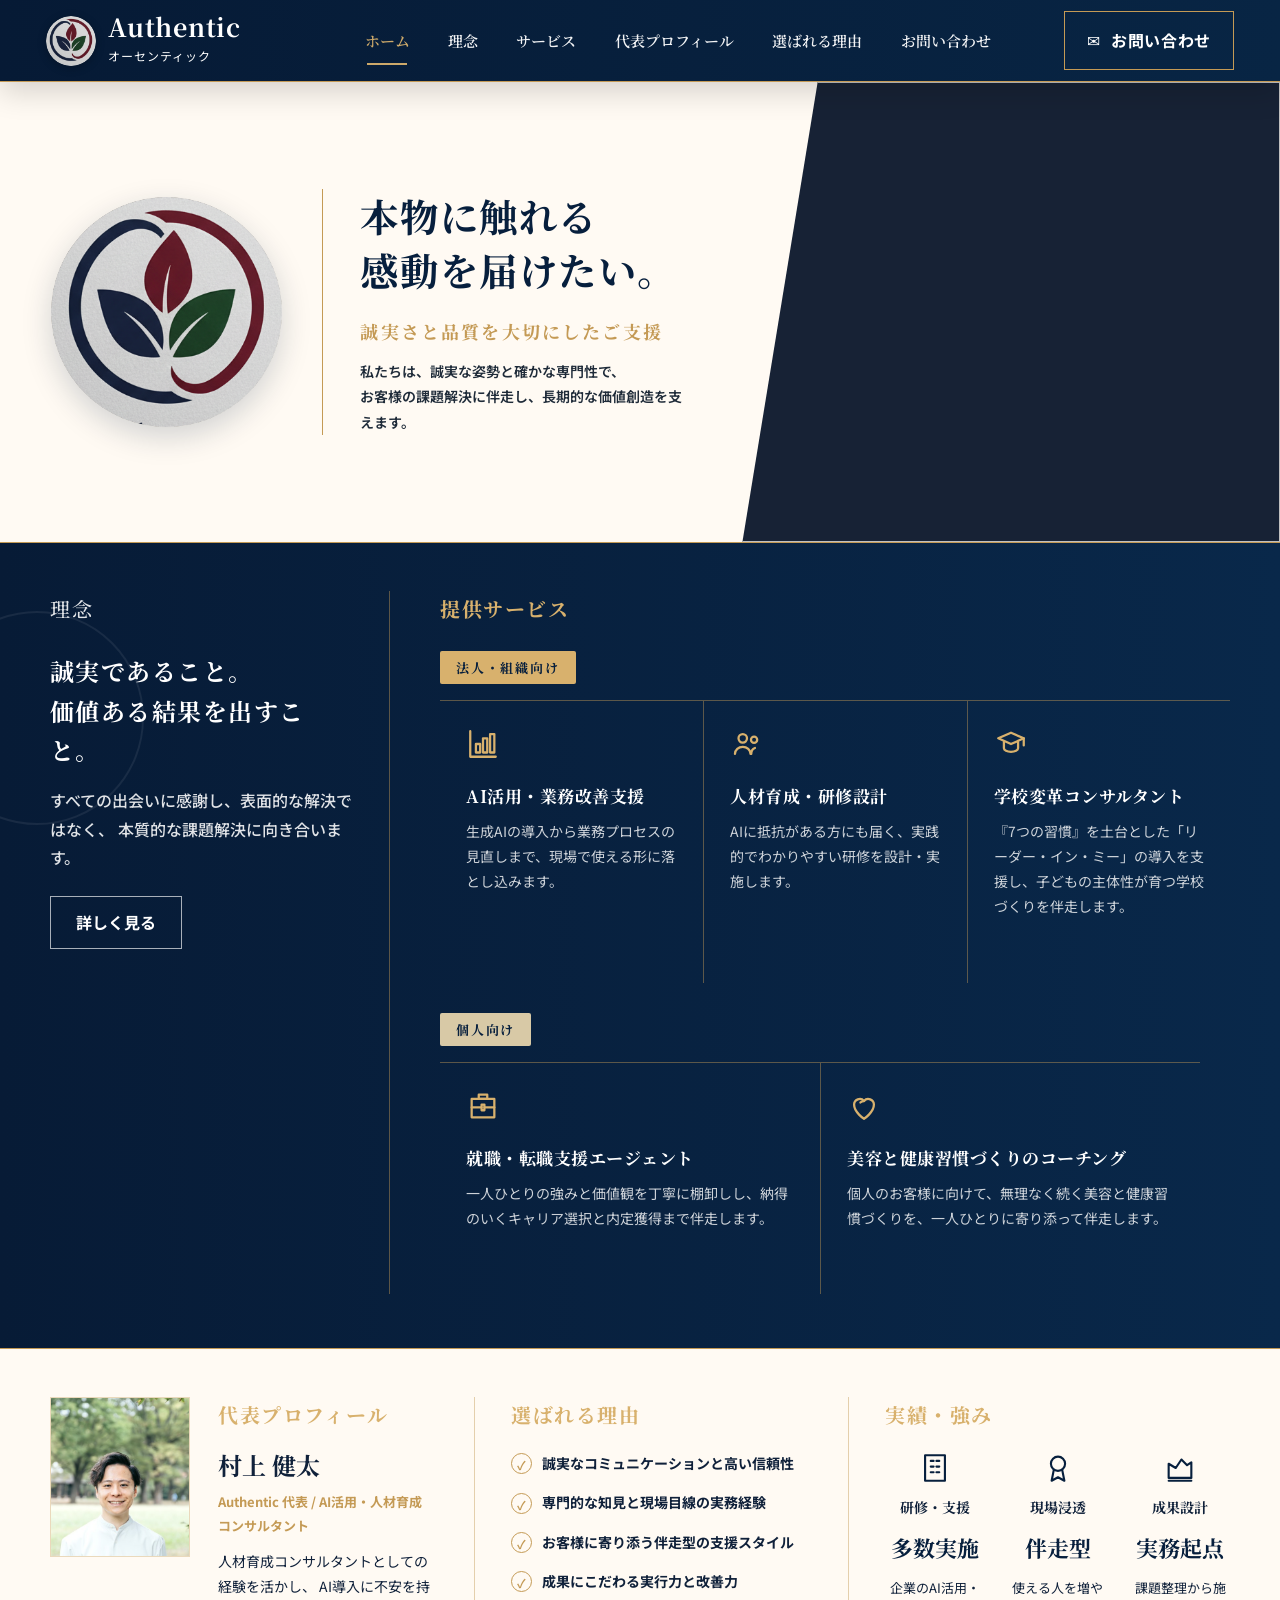
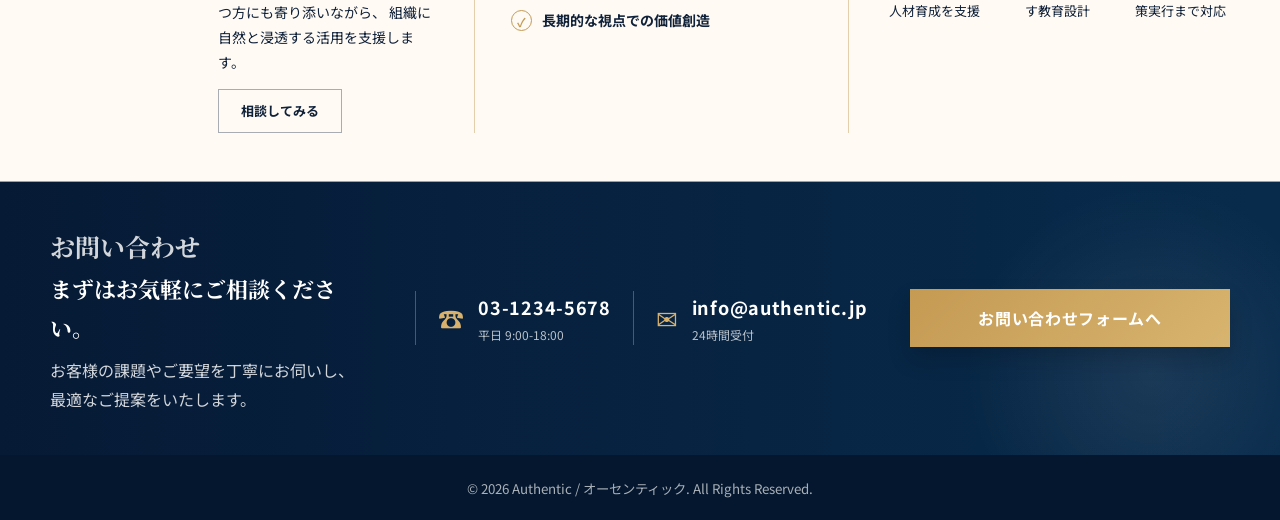
==== commit 1b7359c3: "各サービスページを追加" ====
--- a/index.html
+++ b/index.html
@@ -83,8 +83,8 @@
           <p class="section-kicker">提供サービス</p>
 
           <p class="service-group-label">法人・組織向け</p>
-          <div class="service-list service-list-corp">
-            <article>
+          <div class="service-list service-list-corp service-list-3">
+            <a class="service-item" href="./ai-support.html">
               <div class="icon" aria-hidden="true">
                 <svg viewBox="0 0 24 24" fill="none" stroke="currentColor" stroke-width="1.6" stroke-linecap="round" stroke-linejoin="round">
                   <path d="M3 3v18h18" />
@@ -95,8 +95,9 @@
               </div>
               <h3>AI活用・業務改善支援</h3>
               <p>生成AIの導入から業務プロセスの見直しまで、現場で使える形に落とし込みます。</p>
-            </article>
-            <article>
+              <span class="service-link-label">詳しく見る →</span>
+            </a>
+            <a class="service-item" href="./training.html">
               <div class="icon" aria-hidden="true">
                 <svg viewBox="0 0 24 24" fill="none" stroke="currentColor" stroke-width="1.6" stroke-linecap="round" stroke-linejoin="round">
                   <circle cx="9" cy="8" r="3" />
@@ -107,8 +108,25 @@
               </div>
               <h3>人材育成・研修設計</h3>
               <p>AIに抵抗がある方にも届く、実践的でわかりやすい研修を設計・実施します。</p>
-            </article>
-            <article>
+              <span class="service-link-label">詳しく見る →</span>
+            </a>
+            <a class="service-item" href="./school.html">
+              <div class="icon" aria-hidden="true">
+                <svg viewBox="0 0 24 24" fill="none" stroke="currentColor" stroke-width="1.6" stroke-linecap="round" stroke-linejoin="round">
+                  <path d="M12 4 3 8l9 4 9-4-9-4z" />
+                  <path d="M7 10.5V15c0 1.4 2.2 2.5 5 2.5s5-1.1 5-2.5v-4.5" />
+                  <path d="M21 8v5" />
+                </svg>
+              </div>
+              <h3>学校変革コンサルタント</h3>
+              <p>『7つの習慣』を土台とした「リーダー・イン・ミー」の導入を支援し、子どもの主体性が育つ学校づくりを伴走します。</p>
+              <span class="service-link-label">詳しく見る →</span>
+            </a>
+          </div>
+
+          <p class="service-group-label service-group-label-personal">個人向け</p>
+          <div class="service-list service-list-personal service-list-2">
+            <a class="service-item" href="./career.html">
               <div class="icon" aria-hidden="true">
                 <svg viewBox="0 0 24 24" fill="none" stroke="currentColor" stroke-width="1.6" stroke-linecap="round" stroke-linejoin="round">
                   <path d="M9 4h6v3H9z" />
@@ -119,32 +137,19 @@
               </div>
               <h3>就職・転職支援エージェント</h3>
               <p>一人ひとりの強みと価値観を丁寧に棚卸しし、納得のいくキャリア選択と内定獲得まで伴走します。</p>
-            </article>
-            <article>
-              <div class="icon" aria-hidden="true">
-                <svg viewBox="0 0 24 24" fill="none" stroke="currentColor" stroke-width="1.6" stroke-linecap="round" stroke-linejoin="round">
-                  <path d="M12 4 3 8l9 4 9-4-9-4z" />
-                  <path d="M7 10.5V15c0 1.4 2.2 2.5 5 2.5s5-1.1 5-2.5v-4.5" />
-                  <path d="M21 8v5" />
-                </svg>
-              </div>
-              <h3>学校変革コンサルタント</h3>
-              <p>『7つの習慣』を土台とした「リーダー・イン・ミー」の導入を支援し、子どもの主体性が育つ学校づくりを伴走します。</p>
-            </article>
-          </div>
-
-          <p class="service-group-label service-group-label-personal">個人向け</p>
-          <div class="service-list service-list-personal">
-            <article>
+              <span class="service-link-label">詳しく見る →</span>
+            </a>
+            <a class="service-item" href="./beauty.html">
               <div class="icon" aria-hidden="true">
                 <svg viewBox="0 0 24 24" fill="none" stroke="currentColor" stroke-width="1.6" stroke-linecap="round" stroke-linejoin="round">
                   <path d="M12 21s-7-4.5-7-10a4 4 0 0 1 7-2.6A4 4 0 0 1 19 11c0 5.5-7 10-7 10z" />
                   <path d="M9.5 9.5c.8-.6 1.7-.9 2.5-.9" />
                 </svg>
               </div>
-              <h3>スキンケア・ヘルスケア商材のマーケティング</h3>
-              <p>個人のお客様に向けて、スキンケア・ヘルスケア商材の魅力を伝えるマーケティング・販売支援を行っています。</p>
-            </article>
+              <h3>美容と健康習慣づくりのコーチング</h3>
+              <p>個人のお客様に向けて、無理なく続く美容と健康習慣づくりを、一人ひとりに寄り添って伴走します。</p>
+              <span class="service-link-label">詳しく見る →</span>
+            </a>
           </div>
         </div>
       </div>
--- a/style.css
+++ b/style.css
@@ -320,25 +320,50 @@
   border-top: 1px solid rgba(196,154,85,.45);
 }
 
+.service-list-3 {
+  grid-template-columns: repeat(3, 1fr);
+}
+
+.service-list-2 {
+  grid-template-columns: repeat(2, 1fr);
+  max-width: 760px;
+}
+
 .service-list-personal {
-  grid-template-columns: 1fr;
-  max-width: 520px;
-}
-
-.service-list article {
-  padding: 26px 26px 28px;
+  max-width: 760px;
+}
+
+.service-item {
+  display: flex;
+  flex-direction: column;
+  padding: 26px 26px 26px;
   border-left: 1px solid rgba(196,154,85,.45);
   min-height: 170px;
-}
-
-.service-list-personal article {
+  color: inherit;
+  text-decoration: none;
+  transition: background-color .2s ease, transform .2s ease;
+}
+
+.service-item:first-child {
   border-left: 0;
-  min-height: 0;
-  padding: 24px 26px 6px 0;
-}
-
-.service-list article:first-child {
-  border-left: 0;
+}
+
+.service-item:hover {
+  background: rgba(196,154,85,.10);
+}
+
+.service-link-label {
+  margin-top: 14px;
+  color: var(--gold-2);
+  font-size: 13px;
+  font-weight: 700;
+  letter-spacing: .04em;
+  opacity: 0;
+  transition: opacity .2s ease;
+}
+
+.service-item:hover .service-link-label {
+  opacity: 1;
 }
 
 .icon {
@@ -622,6 +647,136 @@
   color: rgba(255,255,255,.66);
 }
 
+/* ===== 下層ページ（サービス詳細） ===== */
+.subpage-hero {
+  background: linear-gradient(90deg, #071b36, #09284a);
+  color: #fff;
+  border-bottom: 1px solid var(--gold);
+  padding: 56px 50px;
+}
+
+.subpage-hero-inner {
+  max-width: 1000px;
+  margin: 0 auto;
+}
+
+.breadcrumb {
+  font-size: 13px;
+  color: rgba(255,255,255,.7);
+  margin: 0 0 18px;
+}
+
+.breadcrumb a {
+  color: var(--gold-2);
+}
+
+.subpage-hero .service-tag {
+  display: inline-block;
+  font-size: 12px;
+  font-weight: 700;
+  letter-spacing: .12em;
+  color: var(--navy);
+  background: var(--gold-2);
+  padding: 4px 14px;
+  border-radius: 2px;
+  margin-bottom: 16px;
+}
+
+.subpage-hero h1 {
+  margin: 0 0 14px;
+  font-family: "Noto Serif JP", serif;
+  font-size: clamp(26px, 3vw, 38px);
+  letter-spacing: .04em;
+  line-height: 1.4;
+}
+
+.subpage-hero .subpage-lead {
+  margin: 0;
+  font-size: 15px;
+  color: rgba(255,255,255,.85);
+  line-height: 1.9;
+}
+
+.subpage-body {
+  max-width: 800px;
+  margin: 0 auto;
+  padding: 56px 24px 72px;
+}
+
+.subpage-body h2 {
+  font-family: "Noto Serif JP", serif;
+  font-size: 22px;
+  color: var(--navy);
+  letter-spacing: .04em;
+  margin: 40px 0 16px;
+  padding-left: 14px;
+  border-left: 4px solid var(--gold);
+}
+
+.subpage-body h2:first-child {
+  margin-top: 0;
+}
+
+.subpage-body p {
+  font-size: 15px;
+  line-height: 2;
+  color: #24303f;
+  margin: 0 0 18px;
+}
+
+.subpage-body ul {
+  padding-left: 0;
+  list-style: none;
+  margin: 0 0 22px;
+}
+
+.subpage-body li {
+  position: relative;
+  padding-left: 26px;
+  margin-bottom: 12px;
+  font-size: 15px;
+  line-height: 1.9;
+}
+
+.subpage-body li::before {
+  content: "";
+  position: absolute;
+  left: 4px;
+  top: 12px;
+  width: 8px;
+  height: 8px;
+  border-radius: 50%;
+  background: var(--gold);
+}
+
+.subpage-cta {
+  margin-top: 48px;
+  padding: 32px;
+  text-align: center;
+  background: var(--cream);
+  border: 1px solid rgba(196,154,85,.4);
+  border-radius: 8px;
+}
+
+.subpage-cta p {
+  margin: 0 0 18px;
+  font-weight: 700;
+  color: var(--navy);
+}
+
+.back-to-top {
+  display: inline-block;
+  margin-top: 40px;
+  font-size: 14px;
+  color: var(--navy);
+  font-weight: 700;
+}
+
+.back-to-top::before {
+  content: "← ";
+  color: var(--gold);
+}
+
 /* ===== レスポンシブ ===== */
 @media (max-width: 1100px) {
   .site-header {
@@ -719,11 +874,13 @@
     grid-template-columns: 1fr 1fr;
   }
 
+  .service-list-3,
+  .service-list-2,
   .service-list-personal {
-    grid-template-columns: 1fr;
-  }
-
-  .service-list article:nth-child(odd) {
+    grid-template-columns: 1fr 1fr;
+  }
+
+  .service-item:nth-child(odd) {
     border-left: 0;
   }
 
@@ -775,20 +932,27 @@
   }
 
   .service-list,
+  .service-list-3,
+  .service-list-2,
+  .service-list-personal,
   .profile-card,
   .metrics {
     grid-template-columns: 1fr;
   }
 
-  .service-list article {
+  .service-item {
     border-left: 0;
     border-top: 1px solid rgba(196,154,85,.28);
     padding: 24px 0;
     min-height: 0;
   }
 
-  .service-list article:first-child {
+  .service-item:first-child {
     border-top: 0;
+  }
+
+  .service-link-label {
+    opacity: 1;
   }
 
   .profile-card {
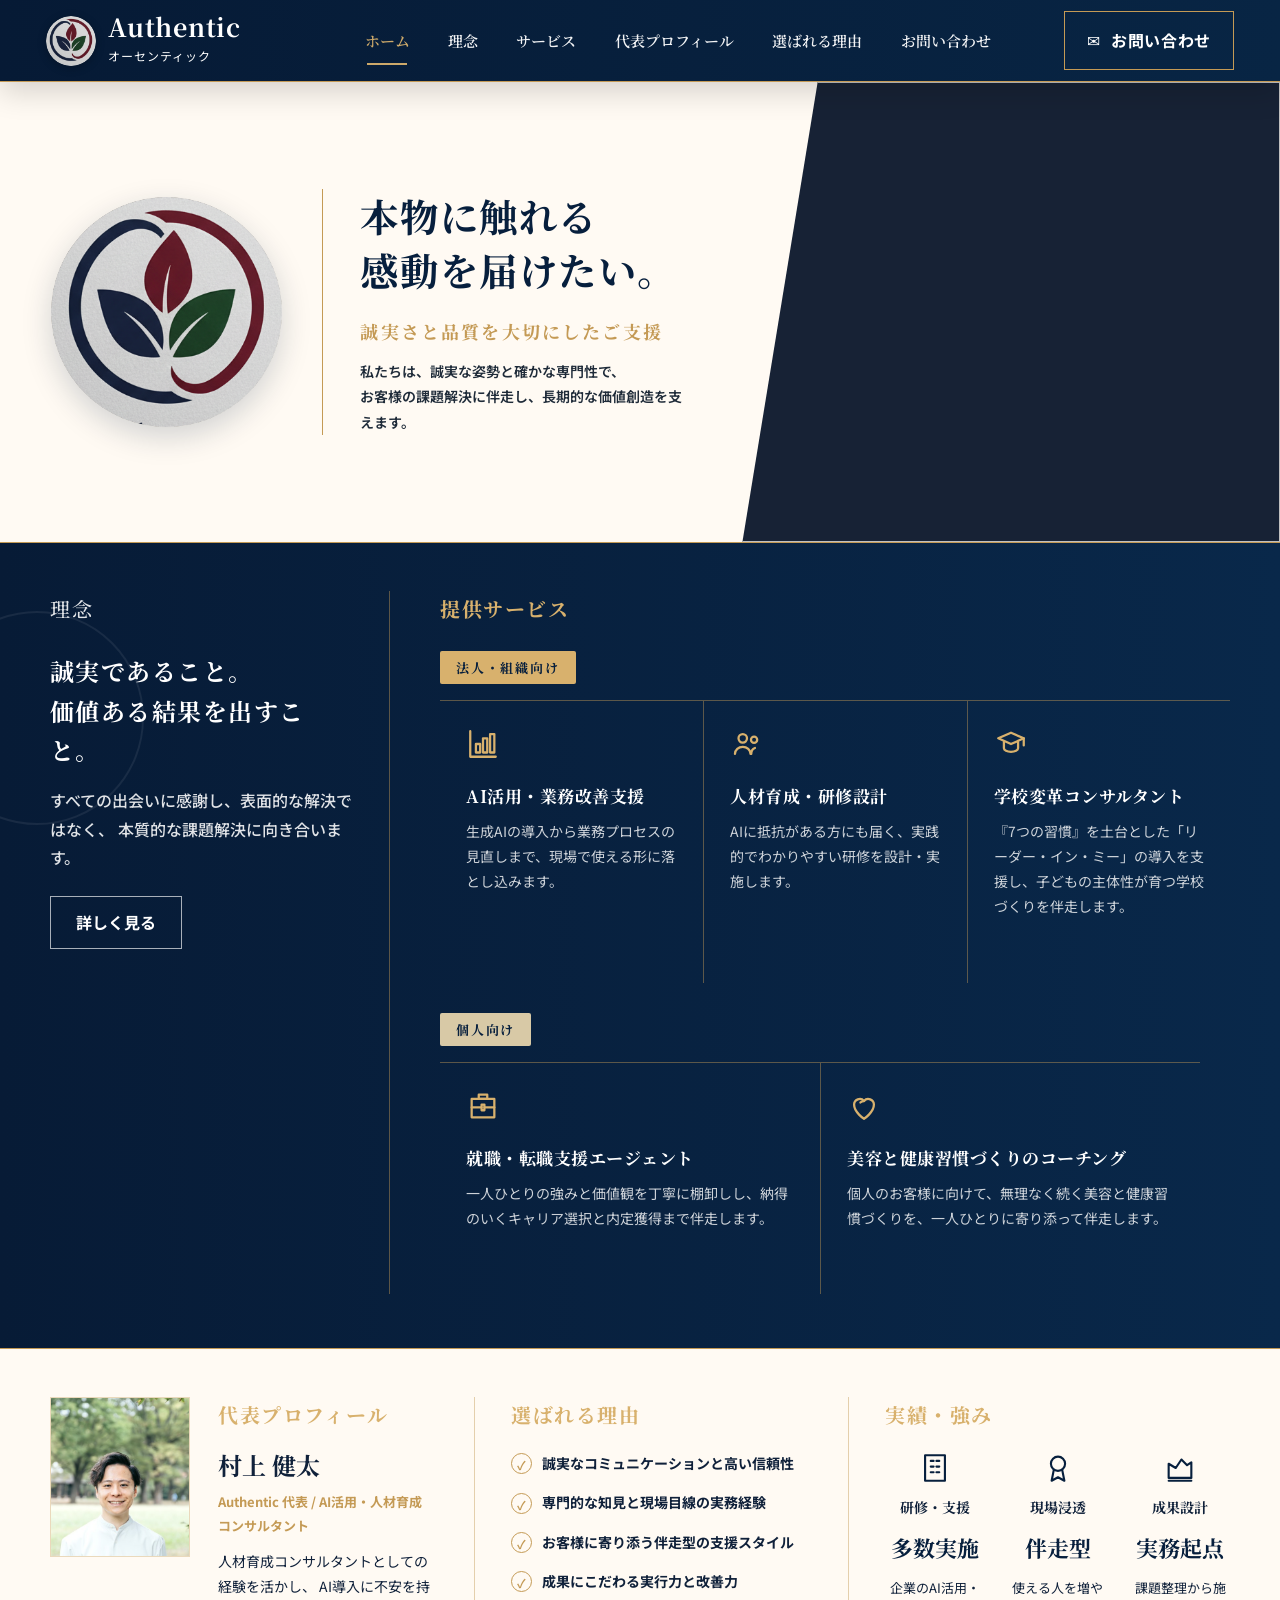
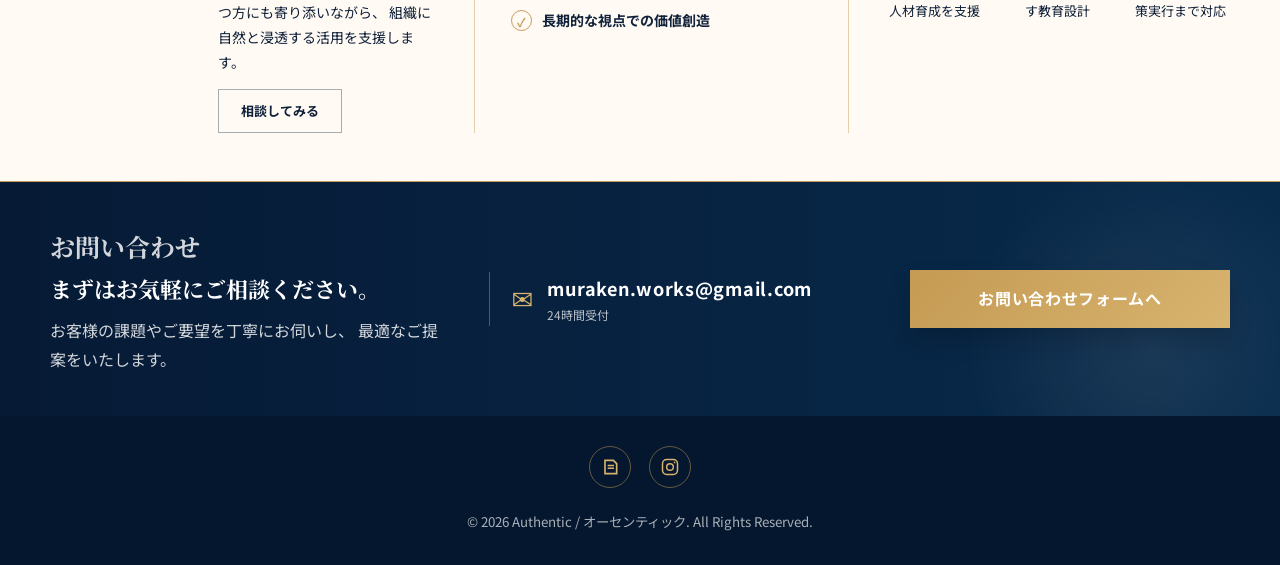
==== commit 157bd708: "問い合わせフォーム追加。SNSも連携" ====
--- a/index.html
+++ b/index.html
@@ -33,7 +33,7 @@
       <a href="#contact">お問い合わせ</a>
     </nav>
 
-    <a class="header-cta" href="#contact">
+    <a class="header-cta" href="https://forms.gle/eXhogmnBoGzvAkYTA" target="_blank" rel="noopener">
       <span aria-hidden="true">✉</span>
       お問い合わせ
     </a>
@@ -174,7 +174,7 @@
               AI導入に不安を持つ方にも寄り添いながら、
               組織に自然と浸透する活用を支援します。
             </p>
-            <a href="#contact" class="light-button">相談してみる</a>
+            <a href="https://forms.gle/eXhogmnBoGzvAkYTA" target="_blank" rel="noopener" class="light-button">相談してみる</a>
           </div>
         </article>
 
@@ -242,28 +242,35 @@
         </div>
 
         <div class="contact-info">
-          <a href="tel:0312345678" class="contact-item">
-            <span aria-hidden="true">☎</span>
-            <div>
-              <strong>03-1234-5678</strong>
-              <small>平日 9:00-18:00</small>
+          <a href="mailto:muraken.works@gmail.com" class="contact-item">
+            <span aria-hidden="true">✉</span>
+            <div>
+              <strong>muraken.works@gmail.com</strong>
+              <small>24時間受付</small>
             </div>
           </a>
-          <a href="mailto:info@authentic.jp" class="contact-item">
-            <span aria-hidden="true">✉</span>
-            <div>
-              <strong>info@authentic.jp</strong>
-              <small>24時間受付</small>
-            </div>
-          </a>
-        </div>
-
-        <a href="mailto:info@authentic.jp" class="gold-button">お問い合わせフォームへ</a>
+        </div>
+
+        <a href="https://forms.gle/eXhogmnBoGzvAkYTA" target="_blank" rel="noopener" class="gold-button">お問い合わせフォームへ</a>
       </div>
     </section>
   </main>
 
   <footer class="site-footer">
+    <div class="footer-social">
+      <a href="https://note.com/muraken_career" target="_blank" rel="noopener" aria-label="Note">
+        <svg viewBox="0 0 24 24" fill="currentColor" aria-hidden="true">
+          <path d="M5 3h11.5L21 7.5V21H5V3zm2 2v14h12V8.5L15.5 5H7zm2.2 4.3h7.6v1.7H9.2V9.3zm0 3.4h7.6v1.7H9.2v-1.7z"/>
+        </svg>
+      </a>
+      <a href="https://www.instagram.com/kenta_poplife/" target="_blank" rel="noopener" aria-label="Instagram">
+        <svg viewBox="0 0 24 24" fill="none" stroke="currentColor" stroke-width="1.8" stroke-linecap="round" stroke-linejoin="round" aria-hidden="true">
+          <rect x="3" y="3" width="18" height="18" rx="5"/>
+          <circle cx="12" cy="12" r="4"/>
+          <circle cx="17.5" cy="6.5" r="1" fill="currentColor" stroke="none"/>
+        </svg>
+      </a>
+    </div>
     <small>© 2026 Authentic / オーセンティック. All Rights Reserved.</small>
   </footer>
 
--- a/style.css
+++ b/style.css
@@ -641,10 +641,39 @@
 }
 
 .site-footer {
-  padding: 18px 24px;
+  padding: 30px 24px;
   text-align: center;
   background: #04172e;
   color: rgba(255,255,255,.66);
+}
+
+.footer-social {
+  display: flex;
+  justify-content: center;
+  gap: 18px;
+  margin-bottom: 18px;
+}
+
+.footer-social a {
+  display: inline-flex;
+  align-items: center;
+  justify-content: center;
+  width: 42px;
+  height: 42px;
+  border: 1px solid rgba(196,154,85,.5);
+  border-radius: 50%;
+  color: var(--gold-2);
+  transition: background-color .2s ease, color .2s ease;
+}
+
+.footer-social a:hover {
+  background: var(--gold-2);
+  color: var(--navy);
+}
+
+.footer-social svg {
+  width: 20px;
+  height: 20px;
 }
 
 /* ===== 下層ページ（サービス詳細） ===== */
@@ -772,6 +801,29 @@
   font-weight: 700;
 }
 
+.sns-inline-link {
+  display: inline-flex;
+  align-items: center;
+  gap: 10px;
+  padding: 12px 22px;
+  border: 1px solid rgba(196,154,85,.5);
+  border-radius: 40px;
+  color: var(--navy);
+  font-weight: 700;
+  font-size: 15px;
+  transition: background-color .2s ease, color .2s ease;
+}
+
+.sns-inline-link:hover {
+  background: var(--gold-2);
+  color: #fff;
+}
+
+.sns-inline-link svg {
+  width: 22px;
+  height: 22px;
+}
+
 .back-to-top::before {
   content: "← ";
   color: var(--gold);
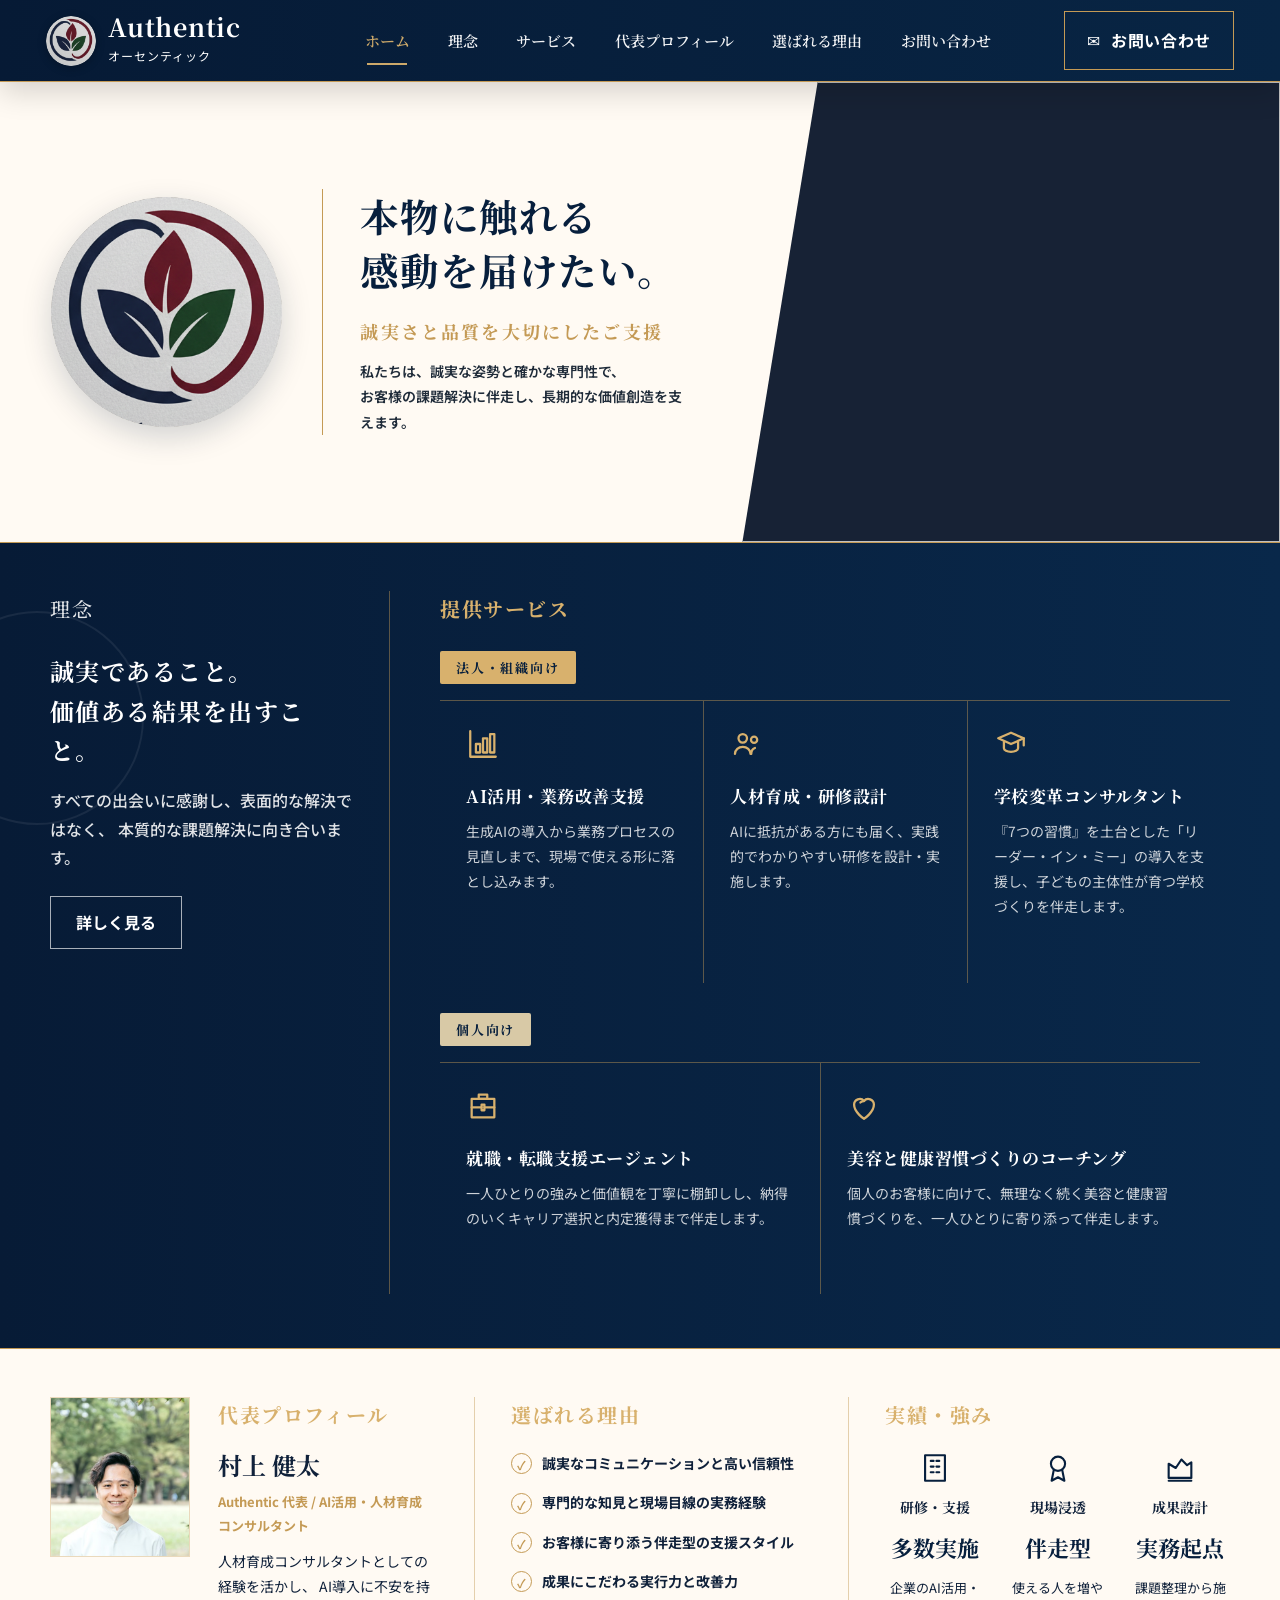
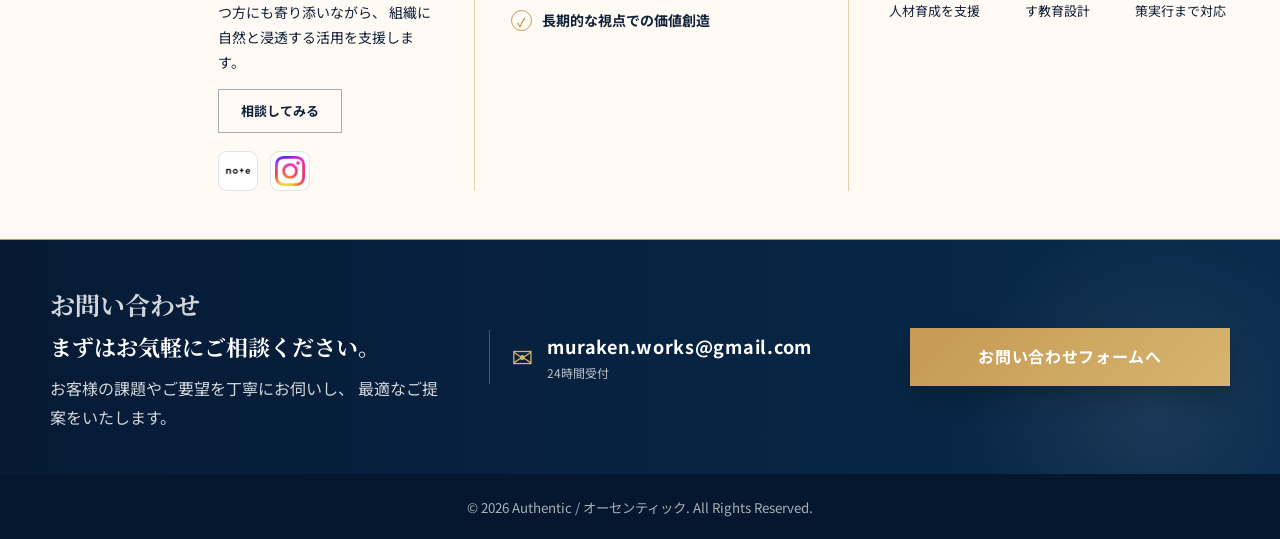
==== commit e54f4f48: "ロゴの場所修正" ====
--- a/index.html
+++ b/index.html
@@ -175,6 +175,15 @@
               組織に自然と浸透する活用を支援します。
             </p>
             <a href="https://forms.gle/eXhogmnBoGzvAkYTA" target="_blank" rel="noopener" class="light-button">相談してみる</a>
+
+            <div class="profile-social">
+              <a href="https://note.com/muraken_career" target="_blank" rel="noopener" aria-label="Note（ノート）">
+                <img src="./assets/note-icon.png" alt="Note" />
+              </a>
+              <a href="https://www.instagram.com/kenta_poplife/" target="_blank" rel="noopener" aria-label="Instagram">
+                <img src="./assets/instagram-icon.png" alt="Instagram" />
+              </a>
+            </div>
           </div>
         </article>
 
@@ -257,20 +266,6 @@
   </main>
 
   <footer class="site-footer">
-    <div class="footer-social">
-      <a href="https://note.com/muraken_career" target="_blank" rel="noopener" aria-label="Note">
-        <svg viewBox="0 0 24 24" fill="currentColor" aria-hidden="true">
-          <path d="M5 3h11.5L21 7.5V21H5V3zm2 2v14h12V8.5L15.5 5H7zm2.2 4.3h7.6v1.7H9.2V9.3zm0 3.4h7.6v1.7H9.2v-1.7z"/>
-        </svg>
-      </a>
-      <a href="https://www.instagram.com/kenta_poplife/" target="_blank" rel="noopener" aria-label="Instagram">
-        <svg viewBox="0 0 24 24" fill="none" stroke="currentColor" stroke-width="1.8" stroke-linecap="round" stroke-linejoin="round" aria-hidden="true">
-          <rect x="3" y="3" width="18" height="18" rx="5"/>
-          <circle cx="12" cy="12" r="4"/>
-          <circle cx="17.5" cy="6.5" r="1" fill="currentColor" stroke="none"/>
-        </svg>
-      </a>
-    </div>
     <small>© 2026 Authentic / オーセンティック. All Rights Reserved.</small>
   </footer>
 
--- a/style.css
+++ b/style.css
@@ -641,39 +641,42 @@
 }
 
 .site-footer {
-  padding: 30px 24px;
+  padding: 18px 24px;
   text-align: center;
   background: #04172e;
   color: rgba(255,255,255,.66);
 }
 
-.footer-social {
+.profile-social {
   display: flex;
+  gap: 12px;
+  margin-top: 18px;
+}
+
+.profile-social a {
+  display: inline-flex;
+  align-items: center;
   justify-content: center;
-  gap: 18px;
-  margin-bottom: 18px;
-}
-
-.footer-social a {
-  display: inline-flex;
-  align-items: center;
-  justify-content: center;
-  width: 42px;
-  height: 42px;
-  border: 1px solid rgba(196,154,85,.5);
-  border-radius: 50%;
-  color: var(--gold-2);
-  transition: background-color .2s ease, color .2s ease;
-}
-
-.footer-social a:hover {
-  background: var(--gold-2);
-  color: var(--navy);
-}
-
-.footer-social svg {
-  width: 20px;
-  height: 20px;
+  width: 40px;
+  height: 40px;
+  flex: 0 0 40px;
+  background: #fff;
+  border: 1px solid rgba(7,31,61,.12);
+  border-radius: 9px;
+  overflow: hidden;
+  transition: transform .2s ease, box-shadow .2s ease;
+}
+
+.profile-social a:hover {
+  transform: translateY(-2px);
+  box-shadow: 0 6px 14px rgba(7,31,61,.2);
+}
+
+.profile-social img {
+  width: 30px;
+  height: 30px;
+  object-fit: contain;
+  display: block;
 }
 
 /* ===== 下層ページ（サービス詳細） ===== */
@@ -819,9 +822,12 @@
   color: #fff;
 }
 
-.sns-inline-link svg {
-  width: 22px;
-  height: 22px;
+.sns-inline-link img {
+  width: 26px;
+  height: 26px;
+  flex: 0 0 26px;
+  object-fit: contain;
+  display: block;
 }
 
 .back-to-top::before {
